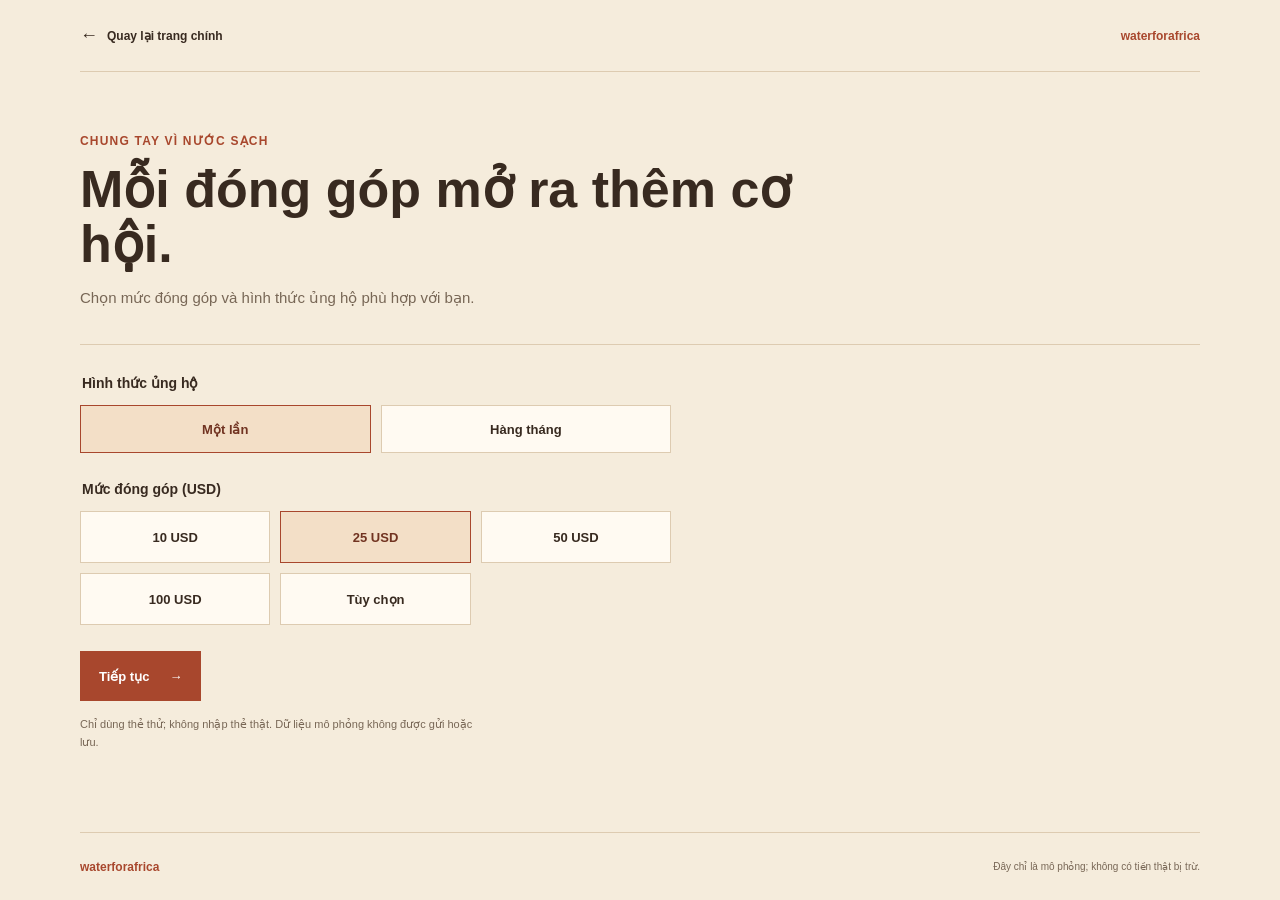
==== JavaScript/donate.html @ 62149c33 "check code lần 5" ====
<!doctype html>
<html lang="vi">
<head>
  <meta charset="utf-8">
  <meta name="viewport" content="width=device-width, initial-scale=1">
  <meta name="theme-color" content="#f5ecdc">
  <title>Ủng hộ nước sạch | Water for Africa</title>
  <link rel="stylesheet" href="../CSS/donate.css">
  <script src="donate.js" defer></script>
</head>
<body class="donate-page">
  <header class="donate-header">
    <a class="back-link" href="menu.html"><span aria-hidden="true">←</span> Quay lại trang chính</a>
    <a class="donate-brand" href="menu.html">waterforafrica</a>
  </header>

  <main class="donate-main">
    <section class="donate-intro" aria-labelledby="donate-title">
      <p class="donate-eyebrow">CHUNG TAY VÌ NƯỚC SẠCH</p>
      <h1 id="donate-title">Mỗi đóng góp mở ra thêm cơ hội.</h1>
      <p>Chọn mức đóng góp và hình thức ủng hộ phù hợp với bạn.</p>
    </section>

    <div class="donate-layout">
      <form id="donation-form" class="donation-form" novalidate>
        <fieldset class="choice-group">
          <legend>Hình thức ủng hộ</legend>
          <div class="frequency-options">
            <label class="frequency-option">
              <input type="radio" name="frequency" value="once" checked>
              <span>Một lần</span>
            </label>
            <label class="frequency-option">
              <input type="radio" name="frequency" value="monthly">
              <span>Hàng tháng</span>
            </label>
          </div>
        </fieldset>

        <fieldset class="choice-group">
          <legend>Mức đóng góp (USD)</legend>
          <div class="amount-options">
            <label class="amount-option"><input type="radio" name="amount" value="10"><span>10 USD</span></label>
            <label class="amount-option"><input type="radio" name="amount" value="25" checked><span>25 USD</span></label>
            <label class="amount-option"><input type="radio" name="amount" value="50"><span>50 USD</span></label>
            <label class="amount-option"><input type="radio" name="amount" value="100"><span>100 USD</span></label>
            <label class="amount-option amount-custom"><input type="radio" name="amount" value="custom"><span>Tùy chọn</span></label>
          </div>
          <label id="custom-amount-label" class="custom-amount-label" for="custom-amount" hidden>Số tiền tùy chọn (USD)</label>
          <input id="custom-amount" class="custom-amount-input" type="number" min="1" max="1000000" step="1" inputmode="numeric" placeholder="Nhập số tiền" hidden>
        </fieldset>

        <p id="donation-error" class="donation-error" role="alert" hidden></p>
        <button class="continue-button" type="submit">Tiếp tục <span aria-hidden="true">→</span></button>
        <p class="secure-note">Chỉ dùng thẻ thử; không nhập thẻ thật. Dữ liệu mô phỏng không được gửi hoặc lưu.</p>
      </form>

      <section id="donation-summary" class="donation-summary" aria-labelledby="summary-title" aria-live="polite" tabindex="-1" hidden>
        <p class="donate-eyebrow">TÓM TẮT LỰA CHỌN</p>
        <h2 id="summary-title">Bạn đã chọn</h2>
        <p class="summary-amount" id="summary-amount"></p>
        <p class="summary-frequency" id="summary-frequency"></p>
        <div class="demo-notice" role="note">
          <strong>Chế độ mô phỏng</strong>
          <span>Không có khoản tiền thật nào được trừ. Chỉ dùng dữ liệu thẻ thử, tuyệt đối không nhập thông tin thẻ đang sử dụng.</span>
        </div>
        <form id="payment-form" class="payment-form" novalidate>
          <div class="payment-fields">
            <div class="payment-field payment-field-wide">
              <label for="donor-name">Họ và tên chủ thẻ</label>
              <input id="donor-name" type="text" autocomplete="off" placeholder="Nguyễn Văn A" required>
            </div>
            <div class="payment-field payment-field-wide">
              <label for="donor-email">Địa chỉ email</label>
              <input id="donor-email" type="email" autocomplete="off" placeholder="ban@example.com" required>
            </div>
            <div class="payment-field payment-field-wide">
              <label for="card-number">Số thẻ thử</label>
              <input id="card-number" type="text" inputmode="numeric" autocomplete="off" maxlength="19" placeholder="4242 4242 4242 4242" required>
            </div>
            <div class="payment-field">
              <label for="card-expiry">Ngày hết hạn</label>
              <input id="card-expiry" type="text" inputmode="numeric" autocomplete="off" maxlength="5" placeholder="12/30" required>
            </div>
            <div class="payment-field">
              <label for="card-cvc">Mã bảo mật CVC</label>
              <input id="card-cvc" type="password" inputmode="numeric" autocomplete="off" maxlength="3" placeholder="123" required>
            </div>
          </div>
          <p class="demo-card-hint">Dữ liệu thử: <strong>4242 4242 4242 4242</strong> · hạn <strong>12/30</strong> · CVC <strong>123</strong></p>
          <button id="fill-test-data" class="test-data-button" type="button">Điền dữ liệu thử</button>
          <p id="payment-error" class="donation-error" role="alert" hidden></p>
          <button class="payment-submit" type="submit">Mô phỏng quyên góp <span aria-hidden="true">→</span></button>
        </form>
        <section id="demo-success" class="demo-success" role="status" aria-live="polite" tabindex="-1" hidden>
          <strong>Mô phỏng hoàn tất</strong>
          <p>Không có giao dịch thật nào được thực hiện và thông tin thẻ đã được xóa khỏi biểu mẫu.</p>
        </section>
        <button id="edit-donation" class="edit-button" type="button">Thay đổi lựa chọn</button>
      </section>
    </div>
  </main>

  <footer class="donate-footer"><a href="menu.html">waterforafrica</a><span>Đây chỉ là mô phỏng; không có tiền thật bị trừ.</span></footer>
</body>
</html>
---- CSS/donate.css ----
:root {
	color-scheme: light;
	--paper: #f5ecdc;
	--ink: #382a20;
	--muted: #786756;
	--line: #ddcbb1;
	--rust: #a8472d;
	--gold: #c68d36;
}

* {
	box-sizing: border-box;
}

body.donate-page {
	min-height: 100vh;
	display: flex;
	flex-direction: column;
	margin: 0;
	background: var(--paper);
	color: var(--ink);
	font-family: "Segoe UI", Tahoma, sans-serif;
}

a {
	color: inherit;
}

.donate-header,
.donate-main,
.donate-footer {
	width: min(calc(100% - 48px), 1120px);
	margin-inline: auto;
}

.donate-header {
	min-height: 72px;
	display: flex;
	align-items: center;
	justify-content: space-between;
	border-bottom: 1px solid var(--line);
}

.back-link,
.donate-brand,
.donate-footer a {
	font-size: 12px;
	font-weight: 750;
	text-decoration: none;
}

.back-link {
	display: inline-flex;
	align-items: center;
	gap: 9px;
}

.back-link span {
	font-size: 18px;
}

.donate-brand,
.donate-footer a {
	color: var(--rust);
}

.donate-main {
	flex: 1;
	padding: 62px 0 78px;
}

.donate-intro {
	max-width: 720px;
	margin-bottom: 34px;
}

.donate-eyebrow {
	margin: 0 0 14px;
	color: var(--rust);
	font-size: 12px;
	font-weight: 800;
	letter-spacing: 1.2px;
}

.donate-intro h1 {
	margin: 0;
	font: 600 52px/1.05 "Segoe UI", Tahoma, sans-serif;
}

.donate-intro > p:last-child {
	margin: 15px 0 0;
	color: var(--muted);
	font-size: 15px;
	line-height: 1.6;
}

.donate-layout {
	display: grid;
	grid-template-columns: minmax(0, 1fr) minmax(280px, .8fr);
	align-items: start;
	gap: 56px;
	border-top: 1px solid var(--line);
	padding-top: 30px;
}

.donation-form {
	max-width: 610px;
}

.choice-group {
	min-width: 0;
	margin: 0;
	padding: 0;
	border: 0;
}

.choice-group + .choice-group {
	margin-top: 28px;
}

.choice-group legend {
	margin-bottom: 14px;
	font-size: 14px;
	font-weight: 750;
}

.frequency-options {
	display: grid;
	grid-template-columns: repeat(2, minmax(0, 1fr));
	gap: 10px;
}

.frequency-option,
.amount-option {
	position: relative;
	display: flex;
	align-items: center;
	justify-content: center;
	border: 1px solid var(--line);
	background: #fffaf2;
	color: var(--ink);
	cursor: pointer;
	font-size: 13px;
	font-weight: 700;
	transition: border-color 140ms ease, background-color 140ms ease, color 140ms ease;
}

.frequency-option {
	min-height: 48px;
}

.frequency-option input,
.amount-option input {
	position: absolute;
	op: 0;
	left: 0;
	width: 1px;
	height: 1px;
	opacity: 0;
}

.frequency-option:has(input:checked),
.amount-option:has(input:checked) {
	border-color: var(--rust);
	background: #f3dfc7;
	color: #713321;
}

.frequency-option:has(input:focus-visible),
.amount-option:has(input:focus-visible) {
	outline: 3px solid var(--gold);
	outline-offset: 2px;
}

.amount-options {
	display: grid;
	grid-template-columns: repeat(3, minmax(0, 1fr));
	gap: 10px;
}

.amount-option {
	min-height: 52px;
}

.custom-amount-label {
	display: block;
	margin: 16px 0 7px;
	font-size: 12px;
	font-weight: 700;
}

.custom-amount-input {
	width: 100%;
	min-height: 46px;
	padding: 0 12px;
	border: 1px solid var(--line);
	background: #fffaf2;
	color: var(--ink);
	font: inherit;
}

.custom-amount-input:focus-visible {
	outline: 3px solid var(--gold);
	outline-offset: 2px;
}

[hidden] {
	display: none !important;
}

.donation-error {
	margin: 18px 0 0;
	color: #9d2f20;
	font-size: 12px;
}

.continue-button {
	min-height: 50px;
	display: inline-flex;
	align-items: center;
	justify-content: center;
	gap: 20px;
	margin-top: 26px;
	padding: 0 19px;
	border: 0;
	background: var(--rust);
	color: white;
	cursor: pointer;
	font: 750 13px "Segoe UI", Tahoma, sans-serif;
	text-decoration: none;
}

.continue-button:hover,
.payment-submit:hover {
	background: #713321;
}

.secure-note {
	color: var(--muted);
	font-size: 11px;
	line-height: 1.65;
}

.secure-note {
	max-width: 410px;
	margin: 14px 0 0;
}

.donation-summary {
	padding: 24px 26px;
	border: 1px solid var(--line);
	background: #fffaf2;
}

.donation-summary h2 {
	margin: 0;
	font: 500 25px/1.15 "Palatino Linotype", "Book Antiqua", Georgia, serif;
}

.summary-amount {
	margin: 17px 0 4px;
	color: var(--rust);
	font-size: 28px;
	font-weight: 750;
}

.summary-frequency {
	margin: 0;
	font-size: 13px;
	font-weight: 700;
}

.demo-notice {
	display: grid;
	gap: 5px;
	margin-top: 20px;
	padding: 13px 15px;
	border-left: 3px solid var(--gold);
	background: #f3e4c8;
	color: #5b4633;
	font-size: 11px;
	line-height: 1.55;
}

.demo-notice strong {
	font-size: 12px;
}

.payment-form {
	margin-top: 20px;
}

.payment-fields {
	display: grid;
	grid-template-columns: repeat(2, minmax(0, 1fr));
	gap: 14px 12px;
}

.payment-field {
	min-width: 0;
	display: grid;
	align-content: start;
	gap: 6px;
}

.payment-field-wide {
	grid-column: 1 / -1;
}

.payment-field label {
	font-size: 11px;
	font-weight: 700;
}

.payment-field input {
	width: 100%;
	min-height: 42px;
	padding: 0 11px;
	border: 1px solid var(--line);
	background: #fffdf9;
	color: var(--ink);
	font: 13px "Segoe UI", Tahoma, sans-serif;
}

.payment-field input:focus-visible {
	outline: 3px solid var(--gold);
	outline-offset: 2px;
}

.demo-card-hint {
	margin: 12px 0 0;
	color: var(--muted);
	font-size: 10px;
	line-height: 1.5;
}

.test-data-button {
	margin-top: 10px;
	padding: 7px 0;
	border: 0;
	background: transparent;
	color: var(--rust);
	cursor: pointer;
	font: 700 11px "Segoe UI", Tahoma, sans-serif;
	text-decoration: underline;
	text-underline-offset: 3px;
}

.payment-submit {
	min-height: 46px;
	display: inline-flex;
	align-items: center;
	gap: 16px;
	margin-top: 15px;
	padding: 0 15px;
	border: 0;
	background: var(--rust);
	color: white;
	cursor: pointer;
	font: 750 12px "Segoe UI", Tahoma, sans-serif;
}

.demo-success {
	margin-top: 20px;
	padding: 15px;
	background: #e1ebdb;
	color: #334b37;
	font-size: 12px;
	line-height: 1.55;
}

.demo-success p {
	margin: 5px 0 0;
}

.edit-button {
	display: block;
	margin-top: 14px;
	padding: 8px 0;
	border: 0;
	background: transparent;
	color: var(--rust);
	cursor: pointer;
	font: 700 12px "Segoe UI", Tahoma, sans-serif;
	text-decoration: underline;
	text-underline-offset: 3px;
}

.donate-footer {
	min-height: 68px;
	display: flex;
	align-items: center;
	justify-content: space-between;
	gap: 16px;
	border-top: 1px solid var(--line);
	color: var(--muted);
	font-size: 10px;
}

@media (max-width: 760px) {
	.donate-main {
		padding: 48px 0 58px;
	}

	.donate-intro h1 {
		font-size: 42px;
	}

	.donate-layout {
		grid-template-columns: 1fr;
		gap: 32px;
	}

	.donation-summary {
		max-width: 610px;
	}
}

@media (max-width: 480px) {
	.donate-header,
	.donate-main,
	.donate-footer {
		width: calc(100% - 36px);
	}

	.donate-header {
		min-height: 62px;
	}

	.donate-intro h1 {
		font-size: 36px;
	}

	.amount-options {
		grid-template-columns: repeat(2, minmax(0, 1fr));
	}

	.payment-fields {
		grid-template-columns: 1fr;
	}

	.payment-field-wide {
		grid-column: auto;
	}

	.donate-footer {
		align-items: flex-start;
		flex-direction: column;
		justify-content: center;
		gap: 6px;
		padding: 15px 0;
	}
}

@media (prefers-reduced-motion: reduce) {
	*,
	*::before,
	*::after {
		transition: none !important;
	}
}
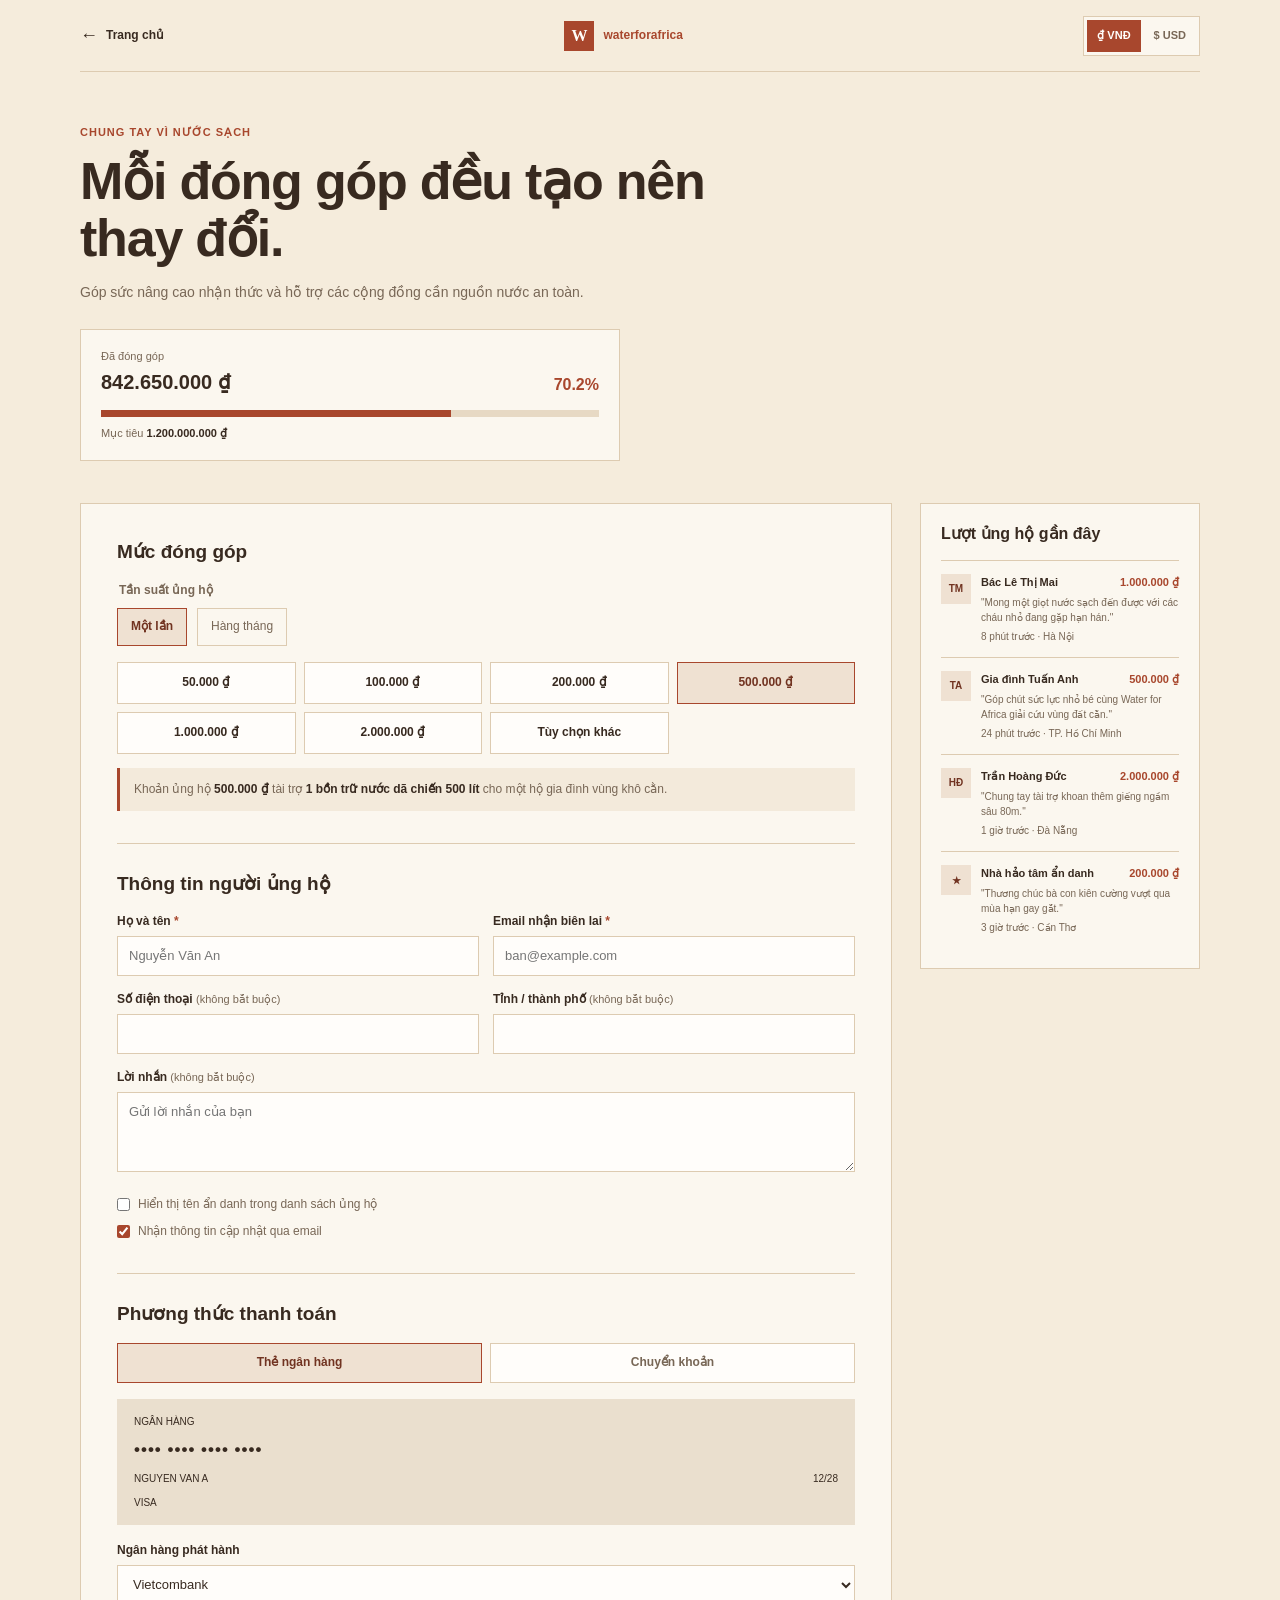
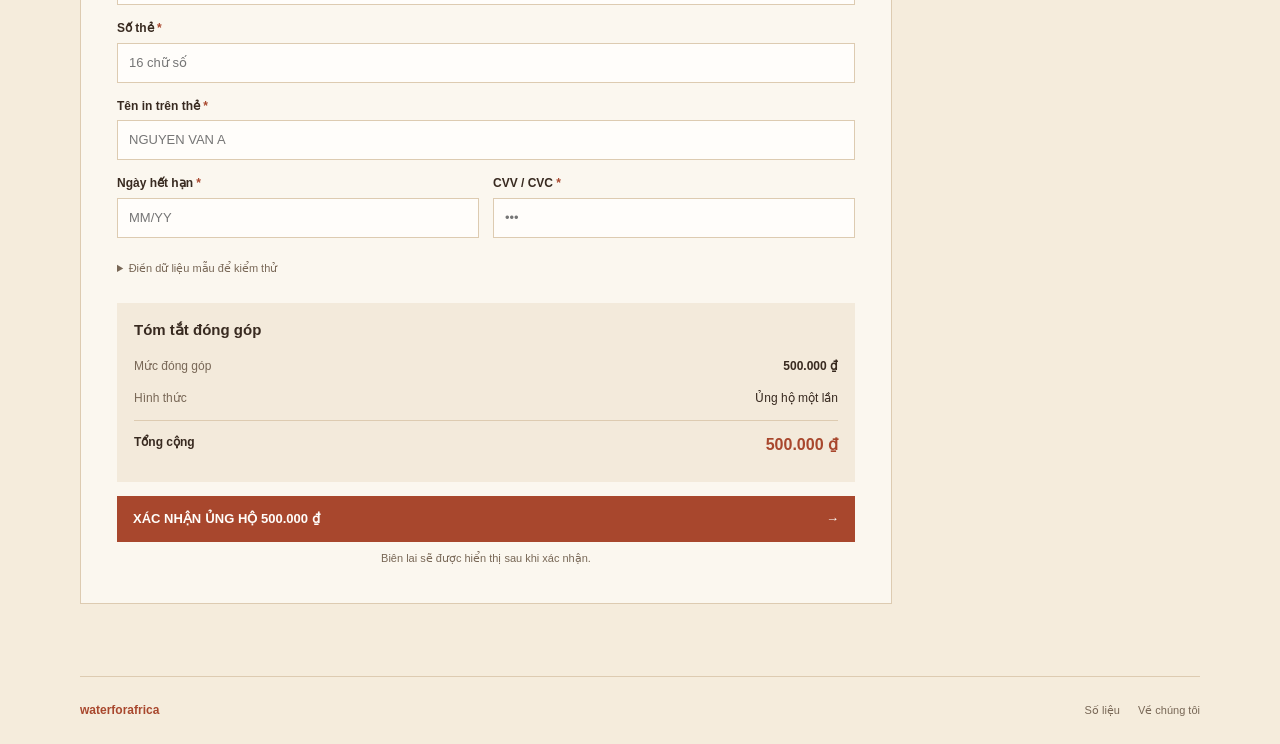
==== commit ce211ce8: "check code lần 6 phong" ====
--- a/JavaScript/donate.html
+++ b/JavaScript/donate.html
@@ -4,103 +4,262 @@
   <meta charset="utf-8">
   <meta name="viewport" content="width=device-width, initial-scale=1">
   <meta name="theme-color" content="#f5ecdc">
-  <title>Ủng hộ nước sạch | Water for Africa</title>
+  <title>Ủng hộ | Water for Africa</title>
   <link rel="stylesheet" href="../CSS/donate.css">
   <script src="donate.js" defer></script>
 </head>
 <body class="donate-page">
   <header class="donate-header">
-    <a class="back-link" href="menu.html"><span aria-hidden="true">←</span> Quay lại trang chính</a>
-    <a class="donate-brand" href="menu.html">waterforafrica</a>
+    <a class="back-link" href="menu.html"><span aria-hidden="true">←</span> Trang chủ</a>
+    <a class="brand" href="menu.html" aria-label="Water for Africa, về trang chủ">
+      <span class="brand-mark" aria-hidden="true">W</span>
+      <span>waterforafrica</span>
+    </a>
+    <div class="currency-toggle-box" role="group" aria-label="Chọn đơn vị tiền tệ">
+      <button id="curr-vnd" class="currency-btn active" type="button" aria-pressed="true">₫ VNĐ</button>
+      <button id="curr-usd" class="currency-btn" type="button" aria-pressed="false">$ USD</button>
+    </div>
   </header>
 
   <main class="donate-main">
-    <section class="donate-intro" aria-labelledby="donate-title">
-      <p class="donate-eyebrow">CHUNG TAY VÌ NƯỚC SẠCH</p>
-      <h1 id="donate-title">Mỗi đóng góp mở ra thêm cơ hội.</h1>
-      <p>Chọn mức đóng góp và hình thức ủng hộ phù hợp với bạn.</p>
+    <section class="donate-intro" aria-labelledby="campaign-heading">
+      <p class="eyebrow">CHUNG TAY VÌ NƯỚC SẠCH</p>
+      <h1 id="campaign-heading">Mỗi đóng góp đều tạo nên thay đổi.</h1>
+      <p>Góp sức nâng cao nhận thức và hỗ trợ các cộng đồng cần nguồn nước an toàn.</p>
+
+      <div class="campaign-progress" aria-label="Tiến độ đóng góp">
+        <div class="progress-header">
+          <div>
+            <span class="progress-label">Đã đóng góp</span>
+            <strong id="stat-raised">842.650.000 ₫</strong>
+          </div>
+          <span id="stat-percent">70.2%</span>
+        </div>
+        <div class="progress-track" role="progressbar" aria-valuenow="70.2" aria-valuemin="0" aria-valuemax="100">
+          <span class="progress-fill" id="progress-fill"></span>
+        </div>
+        <p class="progress-meta">Mục tiêu <strong id="stat-target">1.200.000.000 ₫</strong></p>
+      </div>
     </section>
 
     <div class="donate-layout">
-      <form id="donation-form" class="donation-form" novalidate>
-        <fieldset class="choice-group">
-          <legend>Hình thức ủng hộ</legend>
-          <div class="frequency-options">
-            <label class="frequency-option">
-              <input type="radio" name="frequency" value="once" checked>
-              <span>Một lần</span>
+      <section class="donation-panel" aria-labelledby="form-step-title">
+        <form id="donation-hub-form" novalidate>
+          <section class="form-section" aria-labelledby="form-step-title">
+            <h2 id="form-step-title">Mức đóng góp</h2>
+            <fieldset class="frequency-group">
+              <legend>Tần suất ủng hộ</legend>
+              <label class="choice-label">
+                <input type="radio" name="frequency" value="once" checked>
+                <span>Một lần</span>
+              </label>
+              <label class="choice-label">
+                <input type="radio" name="frequency" value="monthly">
+                <span>Hàng tháng</span>
+              </label>
+            </fieldset>
+
+            <!-- donate.js tạo các lựa chọn mức tiền theo đơn vị VNĐ/USD đang chọn. -->
+            <div class="amount-grid" id="amount-grid" role="radiogroup" aria-label="Chọn mức tiền"></div>
+            <label class="custom-amount-wrapper" id="custom-amount-wrapper">
+              <span>Số tiền tùy chọn</span>
+              <span class="custom-amount-field">
+                <input type="number" id="custom-amount-input" min="10000" step="5000" placeholder="Nhập số tiền">
+                <span id="custom-curr-symbol">₫</span>
+              </span>
             </label>
-            <label class="frequency-option">
-              <input type="radio" name="frequency" value="monthly">
-              <span>Hàng tháng</span>
-            </label>
+            <p class="impact-note" id="impact-desc-text">Khoản đóng góp của bạn giúp hỗ trợ các cộng đồng cần nước sạch.</p>
+          </section>
+
+          <!-- Các ID của input phải khớp selector donate.js; tên/email được kiểm tra, còn các trường khác dùng cho biên lai/danh sách. -->
+          <section class="form-section" aria-labelledby="donor-title">
+            <h2 id="donor-title">Thông tin người ủng hộ</h2>
+            <div class="form-grid">
+              <!-- #donor-fullname và #donor-email là hai trường bắt buộc; lỗi được hiện ở error-fullname/error-email. -->
+              <div class="form-group">
+                <label for="donor-fullname">Họ và tên <span class="required-dot">*</span></label>
+                <input type="text" id="donor-fullname" class="form-input" placeholder="Nguyễn Văn An" required autocomplete="name">
+                <p class="form-error-msg" id="error-fullname">Vui lòng nhập họ và tên.</p>
+              </div>
+              <div class="form-group">
+                <label for="donor-email">Email nhận biên lai <span class="required-dot">*</span></label>
+                <input type="email" id="donor-email" class="form-input" placeholder="ban@example.com" required autocomplete="email">
+                <p class="form-error-msg" id="error-email">Vui lòng nhập địa chỉ email hợp lệ.</p>
+              </div>
+              <!-- Các ID này lần lượt được donate.js dùng để điền dữ liệu mẫu, lưu địa điểm/lời nhắn vào danh sách ủng hộ. -->
+              <div class="form-group">
+                <label for="donor-phone">Số điện thoại <span class="optional-tag">(không bắt buộc)</span></label>
+                <input type="tel" id="donor-phone" class="form-input" autocomplete="tel">
+              </div>
+              <div class="form-group">
+                <label for="donor-city">Tỉnh / thành phố <span class="optional-tag">(không bắt buộc)</span></label>
+                <input type="text" id="donor-city" class="form-input">
+              </div>
+              <div class="form-group form-group-full">
+                <label for="donor-message">Lời nhắn <span class="optional-tag">(không bắt buộc)</span></label>
+                <textarea id="donor-message" class="form-input" rows="3" placeholder="Gửi lời nhắn của bạn"></textarea>
+              </div>
+              <!-- #donor-anonymous thay tên hiển thị trong danh sách; #donor-subscribe hiện chỉ giữ lựa chọn, chưa gửi email đăng ký. -->
+              <div class="form-group form-group-full checkbox-list">
+                <label class="checkbox-group">
+                  <input type="checkbox" id="donor-anonymous">
+                  <span>Hiển thị tên ẩn danh trong danh sách ủng hộ</span>
+                </label>
+                <label class="checkbox-group">
+                  <input type="checkbox" id="donor-subscribe" checked>
+                  <span>Nhận thông tin cập nhật qua email</span>
+                </label>
+              </div>
+            </div>
+          </section>
+
+          <!-- tab-btn-card/tab-btn-bank bật tắt hai vùng thanh toán; lựa chọn này quyết định validateForm kiểm tra nhóm trường nào. -->
+          <section class="form-section" aria-labelledby="payment-title">
+            <h2 id="payment-title">Phương thức thanh toán</h2>
+            <div class="payment-tabs" role="tablist" aria-label="Chọn phương thức thanh toán">
+              <button type="button" class="payment-tab-btn active" id="tab-btn-card" role="tab" aria-selected="true" aria-controls="tab-content-card">Thẻ ngân hàng</button>
+              <button type="button" class="payment-tab-btn" id="tab-btn-bank" role="tab" aria-selected="false" aria-controls="tab-content-bank">Chuyển khoản</button>
+            </div>
+
+            <div id="tab-content-card" class="tab-pane" role="tabpanel" aria-labelledby="tab-btn-card">
+              <div class="card-preview" aria-hidden="true">
+                <span id="card-display-bank">NGÂN HÀNG</span>
+                <strong id="card-display-number">•••• •••• •••• ••••</strong>
+                <span id="card-display-name">NGUYEN VAN A</span>
+                <span id="card-display-expiry">12/28</span>
+                <span id="card-display-brand">VISA</span>
+              </div>
+              <!-- Các ID card-* được donate.js dùng để định dạng bản xem trước; khi gửi bằng thẻ, số thẻ/tên/ngày hết hạn/CVV được kiểm tra. -->
+              <div class="form-grid">
+                <div class="form-group form-group-full">
+                  <label for="card-bank-select">Ngân hàng phát hành</label>
+                  <select id="card-bank-select" class="form-input">
+                    <option value="Vietcombank">Vietcombank</option>
+                    <option value="MB Bank">MB Bank</option>
+                    <option value="Techcombank">Techcombank</option>
+                    <option value="BIDV">BIDV</option>
+                    <option value="ACB">ACB</option>
+                    <option value="VPBank">VPBank</option>
+                    <option value="TPBank">TPBank</option>
+                    <option value="VietinBank">VietinBank</option>
+                    <option value="International Bank">Ngân hàng khác</option>
+                  </select>
+                </div>
+                <div class="form-group form-group-full">
+                  <label for="card-number-input">Số thẻ <span class="required-dot">*</span> <span id="detected-card-brand"></span></label>
+                  <input type="text" id="card-number-input" class="form-input" placeholder="16 chữ số" maxlength="19" inputmode="numeric" required>
+                  <p class="form-error-msg" id="error-card-number">Vui lòng nhập số thẻ hợp lệ (16 chữ số).</p>
+                </div>
+                <div class="form-group form-group-full">
+                  <label for="card-holder-input">Tên in trên thẻ <span class="required-dot">*</span></label>
+                  <input type="text" id="card-holder-input" class="form-input" placeholder="NGUYEN VAN A" maxlength="30" required>
+                  <p class="form-error-msg" id="error-card-holder">Vui lòng nhập tên in trên thẻ.</p>
+                </div>
+                <div class="form-group">
+                  <label for="card-expiry-input">Ngày hết hạn <span class="required-dot">*</span></label>
+                  <input type="text" id="card-expiry-input" class="form-input" placeholder="MM/YY" maxlength="5" inputmode="numeric" required>
+                  <p class="form-error-msg" id="error-card-expiry">Ngày hết hạn không hợp lệ.</p>
+                </div>
+                <div class="form-group">
+                  <label for="card-cvv-input">CVV / CVC <span class="required-dot">*</span></label>
+                  <input type="password" id="card-cvv-input" class="form-input" placeholder="•••" maxlength="4" inputmode="numeric" required>
+                  <p class="form-error-msg" id="error-card-cvv">Vui lòng nhập mã CVV/CVC gồm 3 hoặc 4 số.</p>
+                </div>
+              </div>
+            </div>
+
+            <!-- Hai vùng thanh toán được donate.js bật/tắt theo tab đang chọn. -->
+            <!-- Khi chọn chuyển khoản, QR và nội dung chuyển khoản được cập nhật theo khoản tiền; nút Sao chép lấy nội dung từ các ID bank-*. -->
+            <div id="tab-content-bank" class="tab-pane" role="tabpanel" aria-labelledby="tab-btn-bank" style="display: none;">
+              <div class="bank-transfer-panel">
+                <img id="vietqr-image" class="qr-image" src="" alt="Mã QR chuyển khoản">
+                <p>Quét mã bằng ứng dụng ngân hàng hoặc chuyển khoản theo thông tin dưới đây.</p>
+                <dl class="bank-details">
+                  <div><dt>Ngân hàng</dt><dd>MB Bank</dd></div>
+                  <div>
+                    <dt>Số tài khoản</dt>
+                    <dd><span id="bank-acc-num">999988886868</span><button type="button" class="copy-btn" id="btn-copy-acc">Sao chép</button></dd>
+                  </div>
+                  <div><dt>Chủ tài khoản</dt><dd>QUY CUU TRO HAN HAN WATER FOR AFRICA</dd></div>
+                  <div><dt>Số tiền</dt><dd id="bank-transfer-amount">500.000 ₫</dd></div>
+                  <div>
+                    <dt>Nội dung chuyển khoản</dt>
+                    <dd><span id="bank-transfer-memo">WFA HANHAN 8921</span><button type="button" class="copy-btn" id="btn-copy-memo">Sao chép</button></dd>
+                  </div>
+                </dl>
+                <div class="form-grid">
+                  <div class="form-group">
+                    <label for="sender-bank-name">Ngân hàng chuyển</label>
+                    <input type="text" id="sender-bank-name" class="form-input">
+                  </div>
+                  <div class="form-group">
+                    <label for="sender-acc-name">Tên người chuyển / mã giao dịch</label>
+                    <input type="text" id="sender-acc-name" class="form-input">
+                  </div>
+                </div>
+              </div>
+            </div>
+          </section>
+
+          <details class="test-fill">
+            <summary>Điền dữ liệu mẫu để kiểm thử</summary>
+            <button type="button" id="btn-fill-test-data">Điền dữ liệu mẫu</button>
+          </details>
+
+          <div class="order-summary">
+            <h2>Tóm tắt đóng góp</h2>
+            <p><span>Mức đóng góp</span><strong id="summary-chosen-amount">500.000 ₫</strong></p>
+            <p><span>Hình thức</span><span id="summary-chosen-freq">Ủng hộ một lần</span></p>
+            <p class="summary-total"><span>Tổng cộng</span><strong id="summary-total-display">500.000 ₫</strong></p>
           </div>
-        </fieldset>
-
-        <fieldset class="choice-group">
-          <legend>Mức đóng góp (USD)</legend>
-          <div class="amount-options">
-            <label class="amount-option"><input type="radio" name="amount" value="10"><span>10 USD</span></label>
-            <label class="amount-option"><input type="radio" name="amount" value="25" checked><span>25 USD</span></label>
-            <label class="amount-option"><input type="radio" name="amount" value="50"><span>50 USD</span></label>
-            <label class="amount-option"><input type="radio" name="amount" value="100"><span>100 USD</span></label>
-            <label class="amount-option amount-custom"><input type="radio" name="amount" value="custom"><span>Tùy chọn</span></label>
-          </div>
-          <label id="custom-amount-label" class="custom-amount-label" for="custom-amount" hidden>Số tiền tùy chọn (USD)</label>
-          <input id="custom-amount" class="custom-amount-input" type="number" min="1" max="1000000" step="1" inputmode="numeric" placeholder="Nhập số tiền" hidden>
-        </fieldset>
-
-        <p id="donation-error" class="donation-error" role="alert" hidden></p>
-        <button class="continue-button" type="submit">Tiếp tục <span aria-hidden="true">→</span></button>
-        <p class="secure-note">Chỉ dùng thẻ thử; không nhập thẻ thật. Dữ liệu mô phỏng không được gửi hoặc lưu.</p>
-      </form>
-
-      <section id="donation-summary" class="donation-summary" aria-labelledby="summary-title" aria-live="polite" tabindex="-1" hidden>
-        <p class="donate-eyebrow">TÓM TẮT LỰA CHỌN</p>
-        <h2 id="summary-title">Bạn đã chọn</h2>
-        <p class="summary-amount" id="summary-amount"></p>
-        <p class="summary-frequency" id="summary-frequency"></p>
-        <div class="demo-notice" role="note">
-          <strong>Chế độ mô phỏng</strong>
-          <span>Không có khoản tiền thật nào được trừ. Chỉ dùng dữ liệu thẻ thử, tuyệt đối không nhập thông tin thẻ đang sử dụng.</span>
-        </div>
-        <form id="payment-form" class="payment-form" novalidate>
-          <div class="payment-fields">
-            <div class="payment-field payment-field-wide">
-              <label for="donor-name">Họ và tên chủ thẻ</label>
-              <input id="donor-name" type="text" autocomplete="off" placeholder="Nguyễn Văn A" required>
-            </div>
-            <div class="payment-field payment-field-wide">
-              <label for="donor-email">Địa chỉ email</label>
-              <input id="donor-email" type="email" autocomplete="off" placeholder="ban@example.com" required>
-            </div>
-            <div class="payment-field payment-field-wide">
-              <label for="card-number">Số thẻ thử</label>
-              <input id="card-number" type="text" inputmode="numeric" autocomplete="off" maxlength="19" placeholder="4242 4242 4242 4242" required>
-            </div>
-            <div class="payment-field">
-              <label for="card-expiry">Ngày hết hạn</label>
-              <input id="card-expiry" type="text" inputmode="numeric" autocomplete="off" maxlength="5" placeholder="12/30" required>
-            </div>
-            <div class="payment-field">
-              <label for="card-cvc">Mã bảo mật CVC</label>
-              <input id="card-cvc" type="password" inputmode="numeric" autocomplete="off" maxlength="3" placeholder="123" required>
-            </div>
-          </div>
-          <p class="demo-card-hint">Dữ liệu thử: <strong>4242 4242 4242 4242</strong> · hạn <strong>12/30</strong> · CVC <strong>123</strong></p>
-          <button id="fill-test-data" class="test-data-button" type="button">Điền dữ liệu thử</button>
-          <p id="payment-error" class="donation-error" role="alert" hidden></p>
-          <button class="payment-submit" type="submit">Mô phỏng quyên góp <span aria-hidden="true">→</span></button>
+
+          <button type="submit" class="donation-submit-btn" id="submit-donation-btn">
+            <span id="submit-btn-text">Xác nhận ủng hộ 500.000 ₫</span>
+            <span aria-hidden="true">→</span>
+          </button>
+          <p class="form-note">Biên lai sẽ được hiển thị sau khi xác nhận.</p>
         </form>
-        <section id="demo-success" class="demo-success" role="status" aria-live="polite" tabindex="-1" hidden>
-          <strong>Mô phỏng hoàn tất</strong>
-          <p>Không có giao dịch thật nào được thực hiện và thông tin thẻ đã được xóa khỏi biểu mẫu.</p>
-        </section>
-        <button id="edit-donation" class="edit-button" type="button">Thay đổi lựa chọn</button>
       </section>
+
+      <aside class="donate-sidebar" aria-labelledby="donors-title">
+        <h2 id="donors-title">Lượt ủng hộ gần đây</h2>
+        <!-- Danh sách này được dựng từ dữ liệu đã lưu trong trình duyệt. -->
+        <div class="donors-list" id="donors-list" aria-live="polite"></div>
+      </aside>
     </div>
   </main>
 
-  <footer class="donate-footer"><a href="menu.html">waterforafrica</a><span>Đây chỉ là mô phỏng; không có tiền thật bị trừ.</span></footer>
+  <!-- Biên lai chỉ xuất hiện sau khi biểu mẫu được xác nhận thành công. -->
+  <div class="modal-overlay" id="receipt-modal-overlay" role="dialog" aria-modal="true" aria-labelledby="receipt-title">
+    <section class="receipt-modal">
+      <button type="button" class="modal-close-btn" id="modal-close-btn" aria-label="Đóng biên lai">×</button>
+      <p class="eyebrow">WATER FOR AFRICA</p>
+      <h2 id="receipt-title">Cảm ơn bạn đã đóng góp</h2>
+      <p>Mã biên lai: <strong id="receipt-code">WFA-2026-89472</strong></p>
+      <dl class="receipt-details">
+        <div><dt>Người ủng hộ</dt><dd id="receipt-donor-name">Nguyễn Văn An</dd></div>
+        <div><dt>Email</dt><dd id="receipt-donor-email">ban@example.com</dd></div>
+        <div><dt>Số tiền</dt><dd id="receipt-amount">500.000 ₫</dd></div>
+        <div><dt>Hình thức</dt><dd id="receipt-frequency">Ủng hộ một lần</dd></div>
+        <div><dt>Thanh toán</dt><dd id="receipt-payment-method">Thẻ ngân hàng</dd></div>
+        <div><dt>Thời gian</dt><dd id="receipt-timestamp">--</dd></div>
+      </dl>
+      <div class="receipt-actions">
+        <button type="button" class="secondary-button" id="btn-print-receipt">In biên lai</button>
+        <button type="button" class="primary-button" id="btn-close-receipt">Đóng</button>
+      </div>
+    </section>
+  </div>
+  <div class="toast-notice" id="toast-notice" role="status" aria-live="polite">
+    <span id="toast-msg"></span>
+  </div>
+
+  <footer class="donate-footer">
+    <a href="menu.html">waterforafrica</a>
+    <nav aria-label="Liên kết">
+      <a href="information.html">Số liệu</a>
+      <a href="menu.html#about">Về chúng tôi</a>
+    </nav>
+  </footer>
 </body>
-</html>+</html>
--- a/CSS/donate.css
+++ b/CSS/donate.css
@@ -1,11 +1,14 @@
 :root {
 	color-scheme: light;
 	--paper: #f5ecdc;
+	--surface: #fbf7ef;
 	--ink: #382a20;
 	--muted: #786756;
 	--line: #ddcbb1;
-	--rust: #a8472d;
-	--gold: #c68d36;
+	--accent: #a8472d;
+	--accent-dark: #713321;
+	--soft-accent: #efe1d2;
+	--white: #fffdfa;
 }
 
 * {
@@ -14,15 +17,26 @@
 
 body.donate-page {
 	min-height: 100vh;
-	display: flex;
-	flex-direction: column;
 	margin: 0;
 	background: var(--paper);
 	color: var(--ink);
 	font-family: "Segoe UI", Tahoma, sans-serif;
+	font-size: 14px;
+	line-height: 1.55;
+}
+
+button,
+input,
+select,
+textarea {
+	font: inherit;
 }
 
 a {
+	color: inherit;
+}
+
+button {
 	color: inherit;
 }
 
@@ -38,12 +52,13 @@
 	display: flex;
 	align-items: center;
 	justify-content: space-between;
+	gap: 20px;
 	border-bottom: 1px solid var(--line);
 }
 
 .back-link,
-.donate-brand,
-.donate-footer a {
+.brand,
+.donate-footer > a {
 	font-size: 12px;
 	font-weight: 750;
 	text-decoration: none;
@@ -52,338 +67,668 @@
 .back-link {
 	display: inline-flex;
 	align-items: center;
-	gap: 9px;
+	gap: 8px;
 }
 
 .back-link span {
 	font-size: 18px;
 }
 
-.donate-brand,
-.donate-footer a {
-	color: var(--rust);
+.brand {
+	display: inline-flex;
+	align-items: center;
+	gap: 9px;
+	color: var(--accent);
+}
+
+.brand-mark {
+	width: 30px;
+	aspect-ratio: 1;
+	display: grid;
+	place-items: center;
+	background: var(--accent);
+	color: var(--white);
+	font: 700 16px/1 Georgia, serif;
+}
+
+.currency-toggle-box {
+	display: flex;
+	gap: 3px;
+	padding: 3px;
+	border: 1px solid var(--line);
+	background: var(--surface);
+}
+
+.currency-btn {
+	min-height: 32px;
+	padding: 0 10px;
+	border: 0;
+	background: transparent;
+	color: var(--muted);
+	font-size: 11px;
+	font-weight: 700;
+	cursor: pointer;
+}
+
+.currency-btn.active {
+	background: var(--accent);
+	color: var(--white);
 }
 
 .donate-main {
-	flex: 1;
-	padding: 62px 0 78px;
+	padding: 52px 0 72px;
 }
 
 .donate-intro {
-	max-width: 720px;
-	margin-bottom: 34px;
-}
-
-.donate-eyebrow {
-	margin: 0 0 14px;
-	color: var(--rust);
-	font-size: 12px;
+	max-width: 760px;
+	margin-bottom: 42px;
+}
+
+.eyebrow {
+	margin: 0 0 12px;
+	color: var(--accent);
+	font-size: 11px;
 	font-weight: 800;
-	letter-spacing: 1.2px;
+	letter-spacing: 1px;
 }
 
 .donate-intro h1 {
+	max-width: 650px;
 	margin: 0;
-	font: 600 52px/1.05 "Segoe UI", Tahoma, sans-serif;
-}
-
-.donate-intro > p:last-child {
-	margin: 15px 0 0;
-	color: var(--muted);
-	font-size: 15px;
-	line-height: 1.6;
+	font-size: clamp(34px, 5vw, 52px);
+	font-weight: 600;
+	line-height: 1.1;
+	letter-spacing: -1.2px;
+}
+
+.donate-intro > p:not(.eyebrow) {
+	max-width: 600px;
+	margin: 14px 0 0;
+	color: var(--muted);
+	line-height: 1.7;
+}
+
+.campaign-progress {
+	max-width: 540px;
+	margin-top: 24px;
+	padding: 18px 20px;
+	border: 1px solid var(--line);
+	background: var(--surface);
+}
+
+.progress-header {
+	display: flex;
+	align-items: flex-end;
+	justify-content: space-between;
+	gap: 16px;
+}
+
+.progress-header > div {
+	display: grid;
+	gap: 2px;
+}
+
+.progress-label,
+.progress-meta {
+	color: var(--muted);
+	font-size: 11px;
+}
+
+.progress-header strong {
+	font-size: 20px;
+}
+
+#stat-percent {
+	color: var(--accent);
+	font-size: 16px;
+	font-weight: 800;
+}
+
+.progress-track {
+	height: 7px;
+	margin-top: 12px;
+	overflow: hidden;
+	background: #e7d9c4;
+}
+
+.progress-fill {
+	width: 0;
+	height: 100%;
+	display: block;
+	background: var(--accent);
+	transition: width 180ms ease;
+}
+
+.progress-meta {
+	margin: 8px 0 0;
+}
+
+.progress-meta strong {
+	color: var(--ink);
 }
 
 .donate-layout {
 	display: grid;
-	grid-template-columns: minmax(0, 1fr) minmax(280px, .8fr);
+	grid-template-columns: minmax(0, 1fr) 280px;
 	align-items: start;
-	gap: 56px;
+	gap: 28px;
+}
+
+.donation-panel,
+.donate-sidebar {
+	border: 1px solid var(--line);
+	background: var(--surface);
+}
+
+.donation-panel {
+	padding: clamp(20px, 4vw, 36px);
+}
+
+.form-section + .form-section {
+	margin-top: 32px;
+	padding-top: 28px;
 	border-top: 1px solid var(--line);
-	padding-top: 30px;
-}
-
-.donation-form {
-	max-width: 610px;
-}
-
-.choice-group {
-	min-width: 0;
-	margin: 0;
+}
+
+.form-section h2,
+.order-summary h2,
+.donate-sidebar h2 {
+	margin: 0 0 16px;
+	font-size: 19px;
+	font-weight: 700;
+	line-height: 1.3;
+}
+
+.frequency-group {
+	display: flex;
+	flex-wrap: wrap;
+	gap: 10px;
+	margin: 0 0 16px;
 	padding: 0;
 	border: 0;
 }
 
-.choice-group + .choice-group {
-	margin-top: 28px;
-}
-
-.choice-group legend {
-	margin-bottom: 14px;
-	font-size: 14px;
-	font-weight: 750;
-}
-
-.frequency-options {
+.frequency-group legend {
+	width: 100%;
+	margin-bottom: 8px;
+	color: var(--muted);
+	font-size: 12px;
+	font-weight: 650;
+}
+
+.choice-label {
+	position: relative;
+	cursor: pointer;
+}
+
+.choice-label input,
+.amount-btn-label input {
+	position: absolute;
+	width: 1px;
+	height: 1px;
+	overflow: hidden;
+	clip-path: inset(50%);
+	white-space: nowrap;
+}
+
+.choice-label span {
+	min-height: 38px;
+	display: inline-flex;
+	align-items: center;
+	padding: 0 13px;
+	border: 1px solid var(--line);
+	color: var(--muted);
+	font-size: 12px;
+}
+
+.choice-label input:checked + span {
+	border-color: var(--accent);
+	background: var(--soft-accent);
+	color: var(--accent-dark);
+	font-weight: 700;
+}
+
+.choice-label input:focus-visible + span,
+.amount-btn-label input:focus-visible + span {
+	outline: 3px solid #c68d36;
+	outline-offset: 2px;
+}
+
+.amount-grid {
+	display: grid;
+	grid-template-columns: repeat(4, minmax(0, 1fr));
+	gap: 8px;
+}
+
+.amount-btn-label {
+	position: relative;
+	cursor: pointer;
+}
+
+.amount-btn-label span {
+	min-height: 42px;
+	display: grid;
+	place-items: center;
+	padding: 6px;
+	border: 1px solid var(--line);
+	background: var(--white);
+	font-size: 12px;
+	font-weight: 700;
+	text-align: center;
+}
+
+.amount-btn-label input:checked + span {
+	border-color: var(--accent);
+	background: var(--soft-accent);
+	color: var(--accent-dark);
+}
+
+.custom-amount-wrapper {
+	display: none;
+	margin-top: 12px;
+}
+
+.custom-amount-wrapper > span:first-child {
+	display: block;
+	margin-bottom: 5px;
+	color: var(--muted);
+	font-size: 12px;
+}
+
+.custom-amount-field {
+	display: flex;
+	align-items: center;
+	gap: 10px;
+	max-width: 280px;
+	padding: 0 12px;
+	border: 1px solid var(--line);
+	background: var(--white);
+}
+
+.custom-amount-field input {
+	width: 100%;
+	min-height: 40px;
+	border: 0;
+	outline: 0;
+	background: transparent;
+}
+
+.custom-amount-field > span {
+	color: var(--muted);
+}
+
+.impact-note {
+	margin: 14px 0 0;
+	padding: 12px 14px;
+	border-left: 3px solid var(--accent);
+	background: #f3eadb;
+	color: var(--muted);
+	font-size: 12px;
+	line-height: 1.6;
+}
+
+.impact-note strong {
+	color: var(--ink);
+}
+
+.form-grid {
 	display: grid;
 	grid-template-columns: repeat(2, minmax(0, 1fr));
+	gap: 14px;
+}
+
+.form-group-full {
+	grid-column: 1 / -1;
+}
+
+.form-group label {
+	display: block;
+	margin-bottom: 5px;
+	font-size: 12px;
+	font-weight: 650;
+}
+
+.required-dot {
+	color: var(--accent);
+}
+
+.optional-tag {
+	color: var(--muted);
+	font-size: 11px;
+	font-weight: 400;
+}
+
+.form-input {
+	width: 100%;
+	min-height: 40px;
+	padding: 9px 11px;
+	border: 1px solid var(--line);
+	border-radius: 0;
+	background: var(--white);
+	color: var(--ink);
+	font-size: 13px;
+}
+
+textarea.form-input {
+	resize: vertical;
+}
+
+.form-input:focus,
+.custom-amount-field:focus-within {
+	border-color: var(--accent);
+	outline: 2px solid rgb(168 71 45 / 15%);
+}
+
+.form-input.is-invalid {
+	border-color: #a52a2a;
+}
+
+.form-error-msg {
+	display: none;
+	margin: 5px 0 0;
+	color: #9d2f20;
+	font-size: 11px;
+}
+
+.form-error-msg.visible {
+	display: block;
+}
+
+.checkbox-list {
+	display: grid;
+	gap: 9px;
+	margin-top: 2px;
+}
+
+.checkbox-group {
+	display: flex !important;
+	align-items: flex-start;
+	gap: 8px;
+	margin: 0 !important;
+	color: var(--muted);
+	font-size: 12px !important;
+	font-weight: 400 !important;
+}
+
+.checkbox-group input {
+	margin: 3px 0 0;
+	accent-color: var(--accent);
+}
+
+.payment-tabs {
+	display: flex;
+	gap: 8px;
+	margin-bottom: 16px;
+}
+
+.payment-tab-btn {
+	min-height: 40px;
+	flex: 1;
+	padding: 8px 10px;
+	border: 1px solid var(--line);
+	background: var(--white);
+	color: var(--muted);
+	font-size: 12px;
+	font-weight: 650;
+	cursor: pointer;
+}
+
+.payment-tab-btn.active {
+	border-color: var(--accent);
+	background: var(--soft-accent);
+	color: var(--accent-dark);
+}
+
+.card-preview {
+	display: grid;
+	grid-template-columns: 1fr auto;
+	gap: 8px 14px;
+	margin-bottom: 16px;
+	padding: 15px 17px;
+	background: #eadfce;
+	color: var(--ink);
+	font-size: 10px;
+}
+
+.card-preview strong {
+	grid-column: 1 / -1;
+	font-size: 17px;
+	letter-spacing: 1px;
+}
+
+.card-preview span:nth-of-type(3) {
+	text-align: right;
+}
+
+#detected-card-brand {
+	color: var(--accent);
+	font-size: 11px;
+	font-weight: 700;
+}
+
+.bank-transfer-panel > p {
+	color: var(--muted);
+	font-size: 12px;
+}
+
+.qr-image {
+	width: 160px;
+	min-height: 160px;
+	display: block;
+	margin: 0 auto 10px;
+	object-fit: contain;
+}
+
+.bank-details,
+.receipt-details {
+	margin: 16px 0;
+	border-top: 1px solid var(--line);
+}
+
+.bank-details > div,
+.receipt-details > div {
+	display: flex;
+	justify-content: space-between;
+	gap: 12px;
+	padding: 10px 0;
+	border-bottom: 1px solid var(--line);
+}
+
+.bank-details dt,
+.receipt-details dt {
+	color: var(--muted);
+	font-size: 12px;
+}
+
+.bank-details dd,
+.receipt-details dd {
+	display: flex;
+	align-items: center;
+	gap: 8px;
+	margin: 0;
+	font-size: 12px;
+	font-weight: 650;
+	text-align: right;
+	overflow-wrap: anywhere;
+}
+
+.copy-btn,
+.test-fill button,
+.secondary-button {
+	min-height: 30px;
+	padding: 4px 9px;
+	border: 1px solid var(--line);
+	background: transparent;
+	font-size: 11px;
+	cursor: pointer;
+}
+
+.test-fill {
+	margin: 22px 0;
+	color: var(--muted);
+	font-size: 11px;
+}
+
+.test-fill summary {
+	cursor: pointer;
+}
+
+.test-fill button {
+	margin-top: 8px;
+}
+
+.order-summary {
+	margin-top: 26px;
+	padding: 17px;
+	background: #f3eadb;
+}
+
+.order-summary h2 {
+	margin-bottom: 10px;
+	font-size: 15px;
+}
+
+.order-summary p {
+	display: flex;
+	justify-content: space-between;
+	gap: 12px;
+	margin: 0;
+	padding: 7px 0;
+	color: var(--muted);
+	font-size: 12px;
+}
+
+.order-summary strong,
+.order-summary p > span:last-child {
+	color: var(--ink);
+	text-align: right;
+}
+
+.order-summary .summary-total {
+	margin-top: 5px;
+	padding-top: 12px;
+	border-top: 1px solid var(--line);
+	color: var(--ink);
+	font-weight: 700;
+}
+
+.summary-total strong {
+	color: var(--accent);
+	font-size: 16px;
+}
+
+.donation-submit-btn,
+.primary-button {
+	min-height: 46px;
+	display: flex;
+	align-items: center;
+	justify-content: space-between;
+	gap: 12px;
+	width: 100%;
+	margin-top: 14px;
+	padding: 10px 16px;
+	border: 0;
+	background: var(--accent);
+	color: var(--white);
+	font-size: 13px;
+	font-weight: 750;
+	cursor: pointer;
+}
+
+.donation-submit-btn:hover,
+.primary-button:hover {
+	background: var(--accent-dark);
+}
+
+.donation-submit-btn:disabled {
+	opacity: .65;
+	cursor: wait;
+}
+
+.form-note {
+	margin: 8px 0 0;
+	color: var(--muted);
+	font-size: 11px;
+	text-align: center;
+}
+
+.donate-sidebar {
+	padding: 20px;
+}
+
+.donate-sidebar h2 {
+	margin-bottom: 15px;
+	font-size: 16px;
+}
+
+.donor-item {
+	display: flex;
 	gap: 10px;
-}
-
-.frequency-option,
-.amount-option {
-	position: relative;
-	display: flex;
-	align-items: center;
-	justify-content: center;
-	border: 1px solid var(--line);
-	background: #fffaf2;
-	color: var(--ink);
-	cursor: pointer;
-	font-size: 13px;
+	padding: 13px 0;
+	border-top: 1px solid var(--line);
+}
+
+.donor-avatar {
+	width: 30px;
+	height: 30px;
+	flex: 0 0 auto;
+	display: grid;
+	place-items: center;
+	background: var(--soft-accent);
+	color: var(--accent-dark);
+	font-size: 10px;
+	font-weight: 750;
+}
+
+.donor-details {
+	min-width: 0;
+	flex: 1;
+}
+
+.donor-name-row {
+	display: flex;
+	justify-content: space-between;
+	gap: 8px;
+}
+
+.donor-name,
+.donor-amount {
+	font-size: 11px;
 	font-weight: 700;
-	transition: border-color 140ms ease, background-color 140ms ease, color 140ms ease;
-}
-
-.frequency-option {
-	min-height: 48px;
-}
-
-.frequency-option input,
-.amount-option input {
-	position: absolute;
-	op: 0;
-	left: 0;
-	width: 1px;
-	height: 1px;
-	opacity: 0;
-}
-
-.frequency-option:has(input:checked),
-.amount-option:has(input:checked) {
-	border-color: var(--rust);
-	background: #f3dfc7;
-	color: #713321;
-}
-
-.frequency-option:has(input:focus-visible),
-.amount-option:has(input:focus-visible) {
-	outline: 3px solid var(--gold);
-	outline-offset: 2px;
-}
-
-.amount-options {
-	display: grid;
-	grid-template-columns: repeat(3, minmax(0, 1fr));
-	gap: 10px;
-}
-
-.amount-option {
-	min-height: 52px;
-}
-
-.custom-amount-label {
-	display: block;
-	margin: 16px 0 7px;
-	font-size: 12px;
-	font-weight: 700;
-}
-
-.custom-amount-input {
-	width: 100%;
-	min-height: 46px;
-	padding: 0 12px;
-	border: 1px solid var(--line);
-	background: #fffaf2;
-	color: var(--ink);
-	font: inherit;
-}
-
-.custom-amount-input:focus-visible {
-	outline: 3px solid var(--gold);
-	outline-offset: 2px;
-}
-
-[hidden] {
-	display: none !important;
-}
-
-.donation-error {
-	margin: 18px 0 0;
-	color: #9d2f20;
-	font-size: 12px;
-}
-
-.continue-button {
-	min-height: 50px;
-	display: inline-flex;
-	align-items: center;
-	justify-content: center;
-	gap: 20px;
-	margin-top: 26px;
-	padding: 0 19px;
-	border: 0;
-	background: var(--rust);
-	color: white;
-	cursor: pointer;
-	font: 750 13px "Segoe UI", Tahoma, sans-serif;
-	text-decoration: none;
-}
-
-.continue-button:hover,
-.payment-submit:hover {
-	background: #713321;
-}
-
-.secure-note {
-	color: var(--muted);
-	font-size: 11px;
-	line-height: 1.65;
-}
-
-.secure-note {
-	max-width: 410px;
-	margin: 14px 0 0;
-}
-
-.donation-summary {
-	padding: 24px 26px;
-	border: 1px solid var(--line);
-	background: #fffaf2;
-}
-
-.donation-summary h2 {
-	margin: 0;
-	font: 500 25px/1.15 "Palatino Linotype", "Book Antiqua", Georgia, serif;
-}
-
-.summary-amount {
-	margin: 17px 0 4px;
-	color: var(--rust);
-	font-size: 28px;
-	font-weight: 750;
-}
-
-.summary-frequency {
-	margin: 0;
-	font-size: 13px;
-	font-weight: 700;
-}
-
-.demo-notice {
-	display: grid;
-	gap: 5px;
-	margin-top: 20px;
-	padding: 13px 15px;
-	border-left: 3px solid var(--gold);
-	background: #f3e4c8;
-	color: #5b4633;
-	font-size: 11px;
-	line-height: 1.55;
-}
-
-.demo-notice strong {
-	font-size: 12px;
-}
-
-.payment-form {
-	margin-top: 20px;
-}
-
-.payment-fields {
-	display: grid;
-	grid-template-columns: repeat(2, minmax(0, 1fr));
-	gap: 14px 12px;
-}
-
-.payment-field {
-	min-width: 0;
-	display: grid;
-	align-content: start;
-	gap: 6px;
-}
-
-.payment-field-wide {
-	grid-column: 1 / -1;
-}
-
-.payment-field label {
-	font-size: 11px;
-	font-weight: 700;
-}
-
-.payment-field input {
-	width: 100%;
-	min-height: 42px;
-	padding: 0 11px;
-	border: 1px solid var(--line);
-	background: #fffdf9;
-	color: var(--ink);
-	font: 13px "Segoe UI", Tahoma, sans-serif;
-}
-
-.payment-field input:focus-visible {
-	outline: 3px solid var(--gold);
-	outline-offset: 2px;
-}
-
-.demo-card-hint {
-	margin: 12px 0 0;
+}
+
+.donor-name {
+	overflow: hidden;
+	text-overflow: ellipsis;
+	white-space: nowrap;
+}
+
+.donor-amount {
+	flex: 0 0 auto;
+	color: var(--accent);
+}
+
+.donor-message,
+.donor-time {
+	margin-top: 4px;
 	color: var(--muted);
 	font-size: 10px;
 	line-height: 1.5;
 }
 
-.test-data-button {
-	margin-top: 10px;
-	padding: 7px 0;
-	border: 0;
-	background: transparent;
-	color: var(--rust);
-	cursor: pointer;
-	font: 700 11px "Segoe UI", Tahoma, sans-serif;
-	text-decoration: underline;
-	text-underline-offset: 3px;
-}
-
-.payment-submit {
-	min-height: 46px;
-	display: inline-flex;
-	align-items: center;
-	gap: 16px;
-	margin-top: 15px;
-	padding: 0 15px;
-	border: 0;
-	background: var(--rust);
-	color: white;
-	cursor: pointer;
-	font: 750 12px "Segoe UI", Tahoma, sans-serif;
-}
-
-.demo-success {
-	margin-top: 20px;
-	padding: 15px;
-	background: #e1ebdb;
-	color: #334b37;
-	font-size: 12px;
-	line-height: 1.55;
-}
-
-.demo-success p {
-	margin: 5px 0 0;
-}
-
-.edit-button {
-	display: block;
-	margin-top: 14px;
-	padding: 8px 0;
-	border: 0;
-	background: transparent;
-	color: var(--rust);
-	cursor: pointer;
-	font: 700 12px "Segoe UI", Tahoma, sans-serif;
-	text-decoration: underline;
-	text-underline-offset: 3px;
+.donor-message {
+	display: -webkit-box;
+	overflow: hidden;
+	-webkit-box-orient: vertical;
+	-webkit-line-clamp: 2;
+}
+
+.highlight-new {
+	background: #f3eadb;
+}
+
+.donor-item.highlight-new {
+	padding-inline: 8px;
 }
 
 .donate-footer {
@@ -394,68 +739,250 @@
 	gap: 16px;
 	border-top: 1px solid var(--line);
 	color: var(--muted);
-	font-size: 10px;
-}
-
-@media (max-width: 760px) {
-	.donate-main {
-		padding: 48px 0 58px;
-	}
-
-	.donate-intro h1 {
-		font-size: 42px;
-	}
-
+	font-size: 11px;
+}
+
+.donate-footer > a {
+	color: var(--accent);
+}
+
+.donate-footer nav {
+	display: flex;
+	gap: 18px;
+}
+
+.donate-footer nav a {
+	text-decoration: none;
+}
+
+.donate-footer a:hover,
+.back-link:hover {
+	color: var(--accent);
+}
+
+.modal-overlay {
+	position: fixed;
+	inset: 0;
+	z-index: 10;
+	display: none;
+	place-items: center;
+	overflow-y: auto;
+	padding: 20px;
+	background: rgb(32 25 20 / 55%);
+}
+
+.modal-overlay.active {
+	display: grid;
+}
+
+.receipt-modal {
+	position: relative;
+	width: min(100%, 520px);
+	max-height: calc(100vh - 40px);
+	overflow-y: auto;
+	padding: 30px;
+	background: var(--surface);
+}
+
+.receipt-modal h2 {
+	margin: 0 28px 8px 0;
+	font-size: 25px;
+	line-height: 1.2;
+}
+
+.receipt-modal > p:not(.eyebrow) {
+	color: var(--muted);
+	font-size: 12px;
+}
+
+.modal-close-btn {
+	position: absolute;
+	top: 12px;
+	right: 14px;
+	width: 32px;
+	height: 32px;
+	border: 0;
+	background: transparent;
+	font-size: 24px;
+	cursor: pointer;
+}
+
+.receipt-actions {
+	display: flex;
+	gap: 10px;
+}
+
+.receipt-actions button {
+	flex: 1;
+	justify-content: center;
+	margin: 0;
+}
+
+.toast-notice {
+	position: fixed;
+	right: 20px;
+	bottom: 20px;
+	z-index: 20;
+	max-width: min(400px, calc(100% - 40px));
+	padding: 12px 16px;
+	background: var(--ink);
+	color: var(--white);
+	font-size: 12px;
+	opacity: 0;
+	pointer-events: none;
+	transform: translateY(8px);
+	transition: opacity 160ms ease, transform 160ms ease;
+}
+
+.toast-notice.show {
+	opacity: 1;
+	transform: translateY(0);
+}
+
+:focus-visible {
+	outline: 3px solid #c68d36;
+	outline-offset: 2px;
+}
+
+@media (max-width: 850px) {
+	/* Chuyển tóm tắt nhà ủng hộ xuống dưới biểu mẫu ở tablet để giữ chỗ cho nội dung chính. */
 	.donate-layout {
 		grid-template-columns: 1fr;
-		gap: 32px;
-	}
-
-	.donation-summary {
-		max-width: 610px;
-	}
-}
-
-@media (max-width: 480px) {
+	}
+
+	.donate-sidebar {
+		display: grid;
+		grid-template-columns: repeat(2, minmax(0, 1fr));
+		column-gap: 18px;
+	}
+
+	.donate-sidebar h2 {
+		grid-column: 1 / -1;
+	}
+}
+
+@media (max-width: 560px) {
 	.donate-header,
 	.donate-main,
 	.donate-footer {
-		width: calc(100% - 36px);
+		width: calc(100% - 32px);
 	}
 
 	.donate-header {
-		min-height: 62px;
+		min-height: 64px;
+		gap: 8px;
+	}
+
+	.back-link {
+		font-size: 0;
+	}
+
+	.back-link span {
+		font-size: 20px;
+	}
+
+	.brand {
+		font-size: 11px;
+	}
+
+	.currency-btn {
+		padding-inline: 7px;
+		font-size: 10px;
+	}
+
+	.donate-main {
+		padding: 38px 0 48px;
+	}
+
+	.donate-intro {
+		margin-bottom: 28px;
 	}
 
 	.donate-intro h1 {
-		font-size: 36px;
-	}
-
-	.amount-options {
+		font-size: 38px;
+	}
+
+	.donation-panel {
+		padding: 19px 16px;
+	}
+
+	.amount-grid {
 		grid-template-columns: repeat(2, minmax(0, 1fr));
 	}
 
-	.payment-fields {
+	.form-grid {
 		grid-template-columns: 1fr;
 	}
 
-	.payment-field-wide {
+	.form-group-full {
 		grid-column: auto;
+	}
+
+	.payment-tabs {
+		flex-direction: column;
+	}
+
+	.bank-details > div,
+	.receipt-details > div {
+		align-items: flex-start;
+	}
+
+	.bank-details dd,
+	.receipt-details dd {
+		max-width: 62%;
+	}
+
+	.donate-sidebar {
+		display: block;
+		padding: 16px;
 	}
 
 	.donate-footer {
 		align-items: flex-start;
 		flex-direction: column;
 		justify-content: center;
-		gap: 6px;
-		padding: 15px 0;
+		padding: 16px 0;
+	}
+
+	.receipt-modal {
+		padding: 24px 18px;
+	}
+}
+
+@media print {
+	/* Khi in, chỉ hiện biên lai; ẩn toàn bộ giao diện còn lại khỏi bản in. */
+	body * {
+		visibility: hidden;
+	}
+
+	.receipt-modal,
+	.receipt-modal * {
+		visibility: visible;
+	}
+
+	.modal-overlay {
+		position: absolute;
+		inset: 0;
+		display: block;
+		padding: 0;
+		background: white;
+	}
+
+	.receipt-modal {
+		width: 100%;
+		max-height: none;
+		box-shadow: none;
+	}
+
+	.modal-close-btn,
+	.receipt-actions {
+		display: none;
 	}
 }
 
 @media (prefers-reduced-motion: reduce) {
-	*,
-	*::before,
-	*::after {
+	* {
+		scroll-behavior: auto !important;
 		transition: none !important;
 	}
-}+}
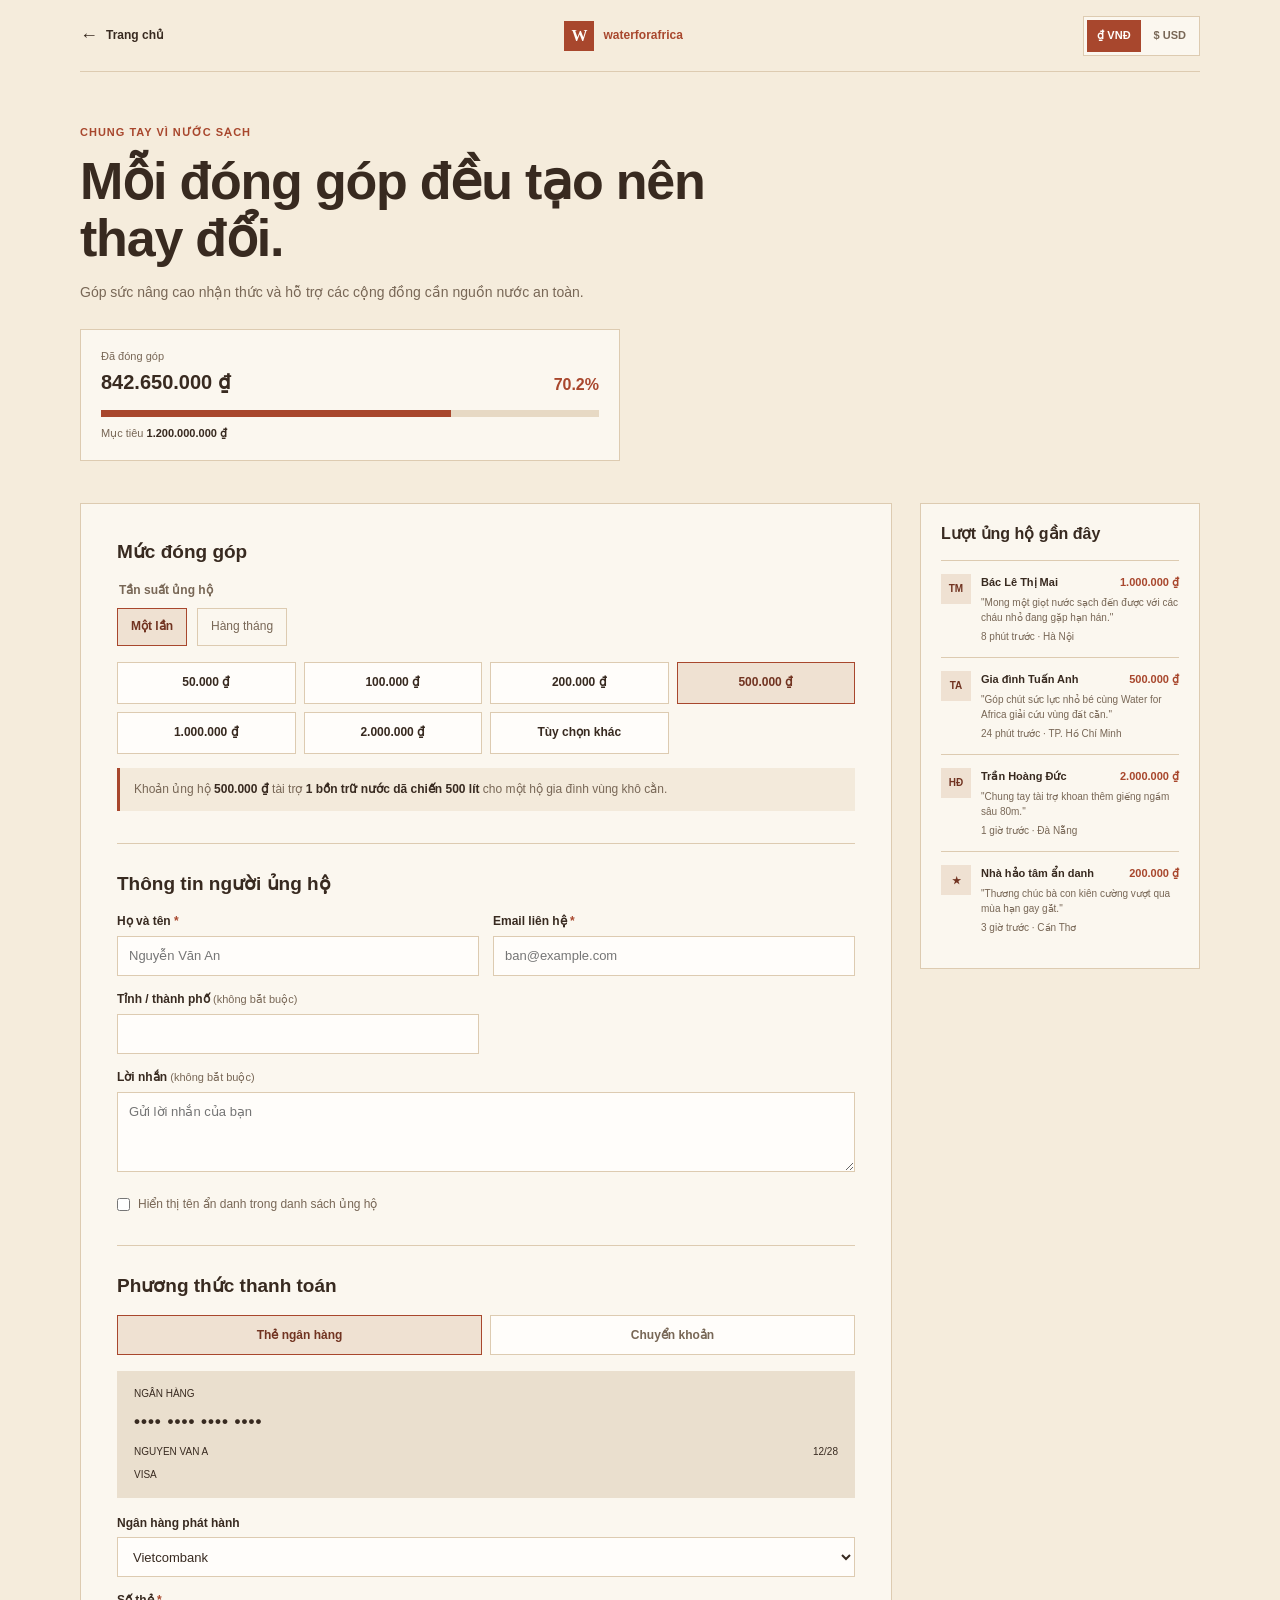
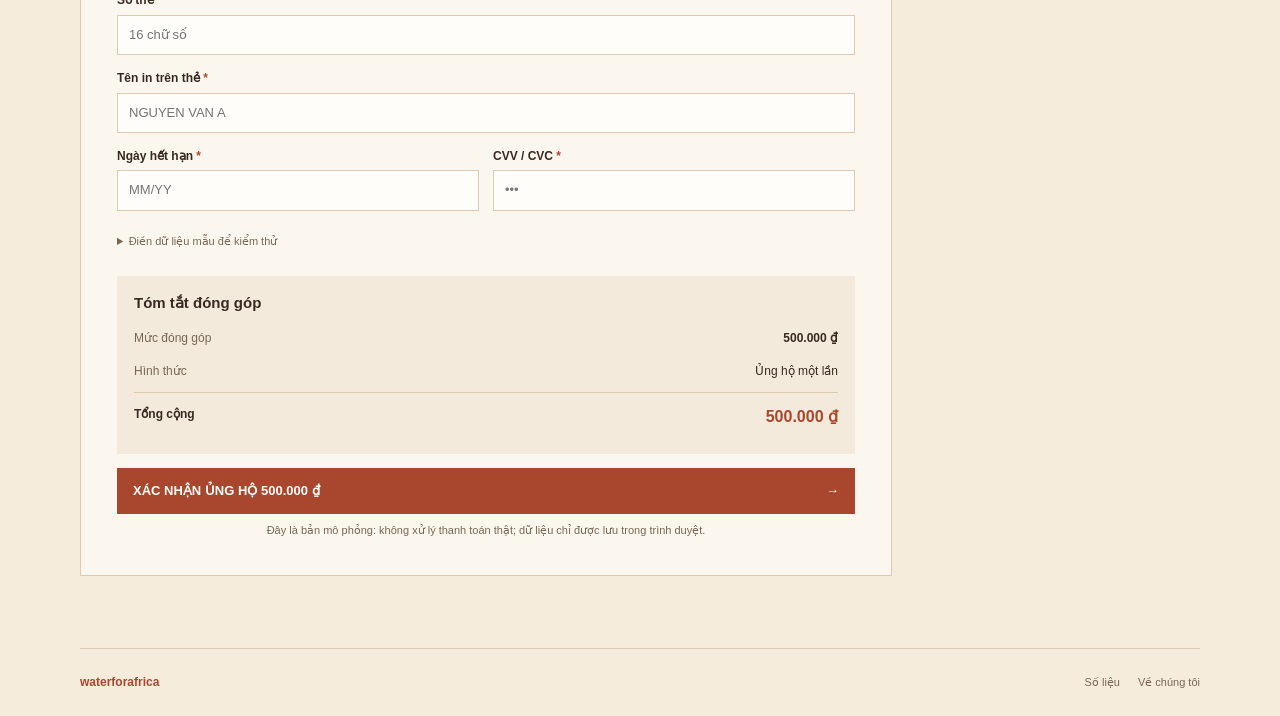
==== commit 7f0d10f7: "check lần 7" ====
--- a/JavaScript/donate.html
+++ b/JavaScript/donate.html
@@ -1,23 +1,23 @@
 <!doctype html>
 <html lang="vi">
 <head>
-  <meta charset="utf-8">
-  <meta name="viewport" content="width=device-width, initial-scale=1">
-  <meta name="theme-color" content="#f5ecdc">
+  <meta charset="utf-8"> <!-- Dùng bộ ký tự hỗ trợ tiếng Việt. -->
+  <meta name="viewport" content="width=device-width, initial-scale=1"> <!-- Giúp trang co giãn đúng trên điện thoại. -->
+  <meta name="theme-color" content="#f5ecdc"> <!-- Màu thanh trình duyệt trên thiết bị hỗ trợ. -->
   <title>Ủng hộ | Water for Africa</title>
-  <link rel="stylesheet" href="../CSS/donate.css">
-  <script src="donate.js" defer></script>
+  <link rel="stylesheet" href="../CSS/donate.css"> <!-- Nạp kiểu dáng riêng của trang quyên góp. -->
+  <script src="donate.js" defer></script> <!-- Nạp JavaScript sau khi HTML được phân tích. -->
 </head>
 <body class="donate-page">
   <header class="donate-header">
-    <a class="back-link" href="menu.html"><span aria-hidden="true">←</span> Trang chủ</a>
+    <a class="back-link" href="menu.html"><span aria-hidden="true">←</span> Trang chủ</a> <!-- Quay về trang chính. -->
     <a class="brand" href="menu.html" aria-label="Water for Africa, về trang chủ">
       <span class="brand-mark" aria-hidden="true">W</span>
       <span>waterforafrica</span>
     </a>
-    <div class="currency-toggle-box" role="group" aria-label="Chọn đơn vị tiền tệ">
-      <button id="curr-vnd" class="currency-btn active" type="button" aria-pressed="true">₫ VNĐ</button>
-      <button id="curr-usd" class="currency-btn" type="button" aria-pressed="false">$ USD</button>
+    <div class="currency-toggle-box" role="group" aria-label="Chọn đơn vị tiền tệ"> <!-- Hai nút này đổi đơn vị trên toàn trang. -->
+      <button id="curr-vnd" class="currency-btn active" type="button" aria-pressed="true">₫ VNĐ</button> <!-- Mặc định hiển thị tiền Việt. -->
+      <button id="curr-usd" class="currency-btn" type="button" aria-pressed="false">$ USD</button> <!-- Đổi số liệu hiển thị sang đô la Mỹ. -->
     </div>
   </header>
 
@@ -27,48 +27,49 @@
       <h1 id="campaign-heading">Mỗi đóng góp đều tạo nên thay đổi.</h1>
       <p>Góp sức nâng cao nhận thức và hỗ trợ các cộng đồng cần nguồn nước an toàn.</p>
 
-      <div class="campaign-progress" aria-label="Tiến độ đóng góp">
+      <div class="campaign-progress" aria-label="Tiến độ đóng góp"> <!-- Các ID bên trong được donate.js cập nhật. -->
         <div class="progress-header">
           <div>
             <span class="progress-label">Đã đóng góp</span>
-            <strong id="stat-raised">842.650.000 ₫</strong>
+            <strong id="stat-raised">842.650.000 ₫</strong> <!-- Tổng tiền đã quyên góp. -->
           </div>
-          <span id="stat-percent">70.2%</span>
+          <span id="stat-percent">70.2%</span> <!-- Phần trăm hoàn thành mục tiêu. -->
         </div>
         <div class="progress-track" role="progressbar" aria-valuenow="70.2" aria-valuemin="0" aria-valuemax="100">
           <span class="progress-fill" id="progress-fill"></span>
         </div>
-        <p class="progress-meta">Mục tiêu <strong id="stat-target">1.200.000.000 ₫</strong></p>
+        <p class="progress-meta">Mục tiêu <strong id="stat-target">1.200.000.000 ₫</strong></p> <!-- Tổng tiền mục tiêu. -->
       </div>
     </section>
 
     <div class="donate-layout">
       <section class="donation-panel" aria-labelledby="form-step-title">
-        <form id="donation-hub-form" novalidate>
+        <form id="donation-hub-form" novalidate> <!-- donate.js tự kiểm tra dữ liệu và hiện lỗi dưới từng trường. -->
           <section class="form-section" aria-labelledby="form-step-title">
             <h2 id="form-step-title">Mức đóng góp</h2>
             <fieldset class="frequency-group">
               <legend>Tần suất ủng hộ</legend>
               <label class="choice-label">
-                <input type="radio" name="frequency" value="once" checked>
+                <input type="radio" name="frequency" value="once" checked> <!-- Chọn ủng hộ một lần. -->
                 <span>Một lần</span>
               </label>
               <label class="choice-label">
-                <input type="radio" name="frequency" value="monthly">
+                <input type="radio" name="frequency" value="monthly"> <!-- Chọn ủng hộ định kỳ hàng tháng. -->
                 <span>Hàng tháng</span>
               </label>
             </fieldset>
 
             <!-- donate.js tạo các lựa chọn mức tiền theo đơn vị VNĐ/USD đang chọn. -->
-            <div class="amount-grid" id="amount-grid" role="radiogroup" aria-label="Chọn mức tiền"></div>
+            <div class="amount-grid" id="amount-grid" role="radiogroup" aria-label="Chọn mức tiền"></div> <!-- JS tạo các nút mức tiền vào đây. -->
             <label class="custom-amount-wrapper" id="custom-amount-wrapper">
               <span>Số tiền tùy chọn</span>
               <span class="custom-amount-field">
-                <input type="number" id="custom-amount-input" min="10000" step="5000" placeholder="Nhập số tiền">
-                <span id="custom-curr-symbol">₫</span>
+                <input type="number" id="custom-amount-input" min="10000" step="10000" placeholder="Nhập số tiền" aria-describedby="error-custom-amount"> <!-- Người dùng nhập khoản tiền riêng. -->
+                <span id="custom-curr-symbol">₫</span> <!-- Ký hiệu đổi theo VNĐ/USD. -->
               </span>
+              <p class="form-error-msg" id="error-custom-amount">Vui lòng nhập số tiền hợp lệ theo đơn vị đang chọn.</p>
             </label>
-            <p class="impact-note" id="impact-desc-text">Khoản đóng góp của bạn giúp hỗ trợ các cộng đồng cần nước sạch.</p>
+            <p class="impact-note" id="impact-desc-text">Khoản đóng góp của bạn giúp hỗ trợ các cộng đồng cần nước sạch.</p> <!-- JS thay bằng mô tả tác động theo số tiền. -->
           </section>
 
           <!-- Các ID của input phải khớp selector donate.js; tên/email được kiểm tra, còn các trường khác dùng cho biên lai/danh sách. -->
@@ -78,36 +79,28 @@
               <!-- #donor-fullname và #donor-email là hai trường bắt buộc; lỗi được hiện ở error-fullname/error-email. -->
               <div class="form-group">
                 <label for="donor-fullname">Họ và tên <span class="required-dot">*</span></label>
-                <input type="text" id="donor-fullname" class="form-input" placeholder="Nguyễn Văn An" required autocomplete="name">
-                <p class="form-error-msg" id="error-fullname">Vui lòng nhập họ và tên.</p>
+                <input type="text" id="donor-fullname" class="form-input" placeholder="Nguyễn Văn An" required autocomplete="name"> <!-- Tên bắt buộc; JS lấy tên để lưu hoặc in biên lai. -->
+                <p class="form-error-msg" id="error-fullname">Vui lòng nhập họ và tên.</p> <!-- JS hiện dòng này nếu tên bị bỏ trống. -->
               </div>
               <div class="form-group">
-                <label for="donor-email">Email nhận biên lai <span class="required-dot">*</span></label>
-                <input type="email" id="donor-email" class="form-input" placeholder="ban@example.com" required autocomplete="email">
-                <p class="form-error-msg" id="error-email">Vui lòng nhập địa chỉ email hợp lệ.</p>
-              </div>
-              <!-- Các ID này lần lượt được donate.js dùng để điền dữ liệu mẫu, lưu địa điểm/lời nhắn vào danh sách ủng hộ. -->
-              <div class="form-group">
-                <label for="donor-phone">Số điện thoại <span class="optional-tag">(không bắt buộc)</span></label>
-                <input type="tel" id="donor-phone" class="form-input" autocomplete="tel">
-              </div>
+                <label for="donor-email">Email liên hệ <span class="required-dot">*</span></label>
+                <input type="email" id="donor-email" class="form-input" placeholder="ban@example.com" required autocomplete="email"> <!-- Email bắt buộc để ghi trên biên lai. -->
+                <p class="form-error-msg" id="error-email">Vui lòng nhập địa chỉ email hợp lệ.</p> <!-- JS hiện dòng này nếu email sai định dạng. -->
+              </div>
+              <!-- Địa điểm/lời nhắn được lưu cùng lượt ủng hộ trong danh sách mẫu. -->
               <div class="form-group">
                 <label for="donor-city">Tỉnh / thành phố <span class="optional-tag">(không bắt buộc)</span></label>
-                <input type="text" id="donor-city" class="form-input">
+                <input type="text" id="donor-city" class="form-input"> <!-- Tỉnh/thành được lưu cùng lượt ủng hộ. -->
               </div>
               <div class="form-group form-group-full">
                 <label for="donor-message">Lời nhắn <span class="optional-tag">(không bắt buộc)</span></label>
-                <textarea id="donor-message" class="form-input" rows="3" placeholder="Gửi lời nhắn của bạn"></textarea>
-              </div>
-              <!-- #donor-anonymous thay tên hiển thị trong danh sách; #donor-subscribe hiện chỉ giữ lựa chọn, chưa gửi email đăng ký. -->
+                <textarea id="donor-message" class="form-input" rows="3" placeholder="Gửi lời nhắn của bạn"></textarea> <!-- Lời nhắn tùy chọn hiện trong danh sách. -->
+              </div>
+              <!-- Lựa chọn ẩn danh thay tên hiển thị trong danh sách. -->
               <div class="form-group form-group-full checkbox-list">
                 <label class="checkbox-group">
-                  <input type="checkbox" id="donor-anonymous">
+                  <input type="checkbox" id="donor-anonymous"> <!-- Khi chọn, danh sách chỉ hiện tên ẩn danh. -->
                   <span>Hiển thị tên ẩn danh trong danh sách ủng hộ</span>
-                </label>
-                <label class="checkbox-group">
-                  <input type="checkbox" id="donor-subscribe" checked>
-                  <span>Nhận thông tin cập nhật qua email</span>
                 </label>
               </div>
             </div>
@@ -117,8 +110,8 @@
           <section class="form-section" aria-labelledby="payment-title">
             <h2 id="payment-title">Phương thức thanh toán</h2>
             <div class="payment-tabs" role="tablist" aria-label="Chọn phương thức thanh toán">
-              <button type="button" class="payment-tab-btn active" id="tab-btn-card" role="tab" aria-selected="true" aria-controls="tab-content-card">Thẻ ngân hàng</button>
-              <button type="button" class="payment-tab-btn" id="tab-btn-bank" role="tab" aria-selected="false" aria-controls="tab-content-bank">Chuyển khoản</button>
+              <button type="button" class="payment-tab-btn active" id="tab-btn-card" role="tab" aria-selected="true" aria-controls="tab-content-card">Thẻ ngân hàng</button> <!-- Hiện trường thẻ và bật kiểm tra thẻ. -->
+              <button type="button" class="payment-tab-btn" id="tab-btn-bank" role="tab" aria-selected="false" aria-controls="tab-content-bank">Chuyển khoản</button> <!-- Hiện QR và bỏ qua kiểm tra trường thẻ. -->
             </div>
 
             <div id="tab-content-card" class="tab-pane" role="tabpanel" aria-labelledby="tab-btn-card">
@@ -133,7 +126,7 @@
               <div class="form-grid">
                 <div class="form-group form-group-full">
                   <label for="card-bank-select">Ngân hàng phát hành</label>
-                  <select id="card-bank-select" class="form-input">
+                  <select id="card-bank-select" class="form-input"> <!-- Chọn ngân hàng phát hành thẻ. -->
                     <option value="Vietcombank">Vietcombank</option>
                     <option value="MB Bank">MB Bank</option>
                     <option value="Techcombank">Techcombank</option>
@@ -147,23 +140,23 @@
                 </div>
                 <div class="form-group form-group-full">
                   <label for="card-number-input">Số thẻ <span class="required-dot">*</span> <span id="detected-card-brand"></span></label>
-                  <input type="text" id="card-number-input" class="form-input" placeholder="16 chữ số" maxlength="19" inputmode="numeric" required>
-                  <p class="form-error-msg" id="error-card-number">Vui lòng nhập số thẻ hợp lệ (16 chữ số).</p>
+                  <input type="text" id="card-number-input" class="form-input" placeholder="16 chữ số" maxlength="19" inputmode="numeric" required> <!-- JS định dạng theo nhóm bốn số và kiểm tra đủ 16 số. -->
+                  <p class="form-error-msg" id="error-card-number">Vui lòng nhập số thẻ hợp lệ (16 chữ số).</p> <!-- Vùng báo lỗi số thẻ. -->
                 </div>
                 <div class="form-group form-group-full">
                   <label for="card-holder-input">Tên in trên thẻ <span class="required-dot">*</span></label>
-                  <input type="text" id="card-holder-input" class="form-input" placeholder="NGUYEN VAN A" maxlength="30" required>
-                  <p class="form-error-msg" id="error-card-holder">Vui lòng nhập tên in trên thẻ.</p>
+                  <input type="text" id="card-holder-input" class="form-input" placeholder="NGUYEN VAN A" maxlength="30" required> <!-- Tên được bỏ dấu/viết hoa và đồng bộ lên thẻ xem trước. -->
+                  <p class="form-error-msg" id="error-card-holder">Vui lòng nhập tên in trên thẻ.</p> <!-- Vùng báo lỗi tên chủ thẻ. -->
                 </div>
                 <div class="form-group">
                   <label for="card-expiry-input">Ngày hết hạn <span class="required-dot">*</span></label>
-                  <input type="text" id="card-expiry-input" class="form-input" placeholder="MM/YY" maxlength="5" inputmode="numeric" required>
-                  <p class="form-error-msg" id="error-card-expiry">Ngày hết hạn không hợp lệ.</p>
+                  <input type="text" id="card-expiry-input" class="form-input" placeholder="MM/YY" maxlength="5" inputmode="numeric" required> <!-- JS tự thêm dấu / giữa tháng và năm. -->
+                  <p class="form-error-msg" id="error-card-expiry">Ngày hết hạn không hợp lệ.</p> <!-- Vùng báo lỗi ngày hết hạn. -->
                 </div>
                 <div class="form-group">
                   <label for="card-cvv-input">CVV / CVC <span class="required-dot">*</span></label>
-                  <input type="password" id="card-cvv-input" class="form-input" placeholder="•••" maxlength="4" inputmode="numeric" required>
-                  <p class="form-error-msg" id="error-card-cvv">Vui lòng nhập mã CVV/CVC gồm 3 hoặc 4 số.</p>
+                  <input type="password" id="card-cvv-input" class="form-input" placeholder="•••" maxlength="4" inputmode="numeric" required> <!-- CVV chỉ được kiểm tra độ dài trong bản demo. -->
+                  <p class="form-error-msg" id="error-card-cvv">Vui lòng nhập mã CVV/CVC gồm 3 hoặc 4 số.</p> <!-- Vùng báo lỗi CVV. -->
                 </div>
               </div>
             </div>
@@ -171,87 +164,76 @@
             <!-- Hai vùng thanh toán được donate.js bật/tắt theo tab đang chọn. -->
             <!-- Khi chọn chuyển khoản, QR và nội dung chuyển khoản được cập nhật theo khoản tiền; nút Sao chép lấy nội dung từ các ID bank-*. -->
             <div id="tab-content-bank" class="tab-pane" role="tabpanel" aria-labelledby="tab-btn-bank" style="display: none;">
-              <div class="bank-transfer-panel">
-                <img id="vietqr-image" class="qr-image" src="" alt="Mã QR chuyển khoản">
+              <div class="bank-transfer-panel"> <!-- Khu vực hướng dẫn chuyển khoản ngân hàng. -->
+                <img id="vietqr-image" class="qr-image" src="" alt="Mã QR chuyển khoản"> <!-- JS gán URL VietQR theo số tiền/nội dung. -->
                 <p>Quét mã bằng ứng dụng ngân hàng hoặc chuyển khoản theo thông tin dưới đây.</p>
                 <dl class="bank-details">
                   <div><dt>Ngân hàng</dt><dd>MB Bank</dd></div>
                   <div>
                     <dt>Số tài khoản</dt>
-                    <dd><span id="bank-acc-num">999988886868</span><button type="button" class="copy-btn" id="btn-copy-acc">Sao chép</button></dd>
+                    <dd><span id="bank-acc-num">999988886868</span><button type="button" class="copy-btn" id="btn-copy-acc">Sao chép</button></dd> <!-- Nút sao chép đọc số tài khoản từ ID bank-acc-num. -->
                   </div>
                   <div><dt>Chủ tài khoản</dt><dd>QUY CUU TRO HAN HAN WATER FOR AFRICA</dd></div>
-                  <div><dt>Số tiền</dt><dd id="bank-transfer-amount">500.000 ₫</dd></div>
+                  <div><dt>Số tiền</dt><dd id="bank-transfer-amount">500.000 ₫</dd></div> <!-- JS đồng bộ số tiền và quy đổi USD sang VNĐ. -->
                   <div>
                     <dt>Nội dung chuyển khoản</dt>
-                    <dd><span id="bank-transfer-memo">WFA HANHAN 8921</span><button type="button" class="copy-btn" id="btn-copy-memo">Sao chép</button></dd>
+                    <dd><span id="bank-transfer-memo">WFA HANHAN 8921</span><button type="button" class="copy-btn" id="btn-copy-memo">Sao chép</button></dd> <!-- Mã được tạo ngẫu nhiên và có thể sao chép. -->
                   </div>
                 </dl>
-                <div class="form-grid">
-                  <div class="form-group">
-                    <label for="sender-bank-name">Ngân hàng chuyển</label>
-                    <input type="text" id="sender-bank-name" class="form-input">
-                  </div>
-                  <div class="form-group">
-                    <label for="sender-acc-name">Tên người chuyển / mã giao dịch</label>
-                    <input type="text" id="sender-acc-name" class="form-input">
-                  </div>
-                </div>
               </div>
             </div>
           </section>
 
           <details class="test-fill">
             <summary>Điền dữ liệu mẫu để kiểm thử</summary>
-            <button type="button" id="btn-fill-test-data">Điền dữ liệu mẫu</button>
+            <button type="button" id="btn-fill-test-data">Điền dữ liệu mẫu</button> <!-- Gọi donate.js để điền nhanh dữ liệu thử. -->
           </details>
 
           <div class="order-summary">
             <h2>Tóm tắt đóng góp</h2>
-            <p><span>Mức đóng góp</span><strong id="summary-chosen-amount">500.000 ₫</strong></p>
-            <p><span>Hình thức</span><span id="summary-chosen-freq">Ủng hộ một lần</span></p>
-            <p class="summary-total"><span>Tổng cộng</span><strong id="summary-total-display">500.000 ₫</strong></p>
+            <p><span>Mức đóng góp</span><strong id="summary-chosen-amount">500.000 ₫</strong></p> <!-- Mức tiền đang chọn. -->
+            <p><span>Hình thức</span><span id="summary-chosen-freq">Ủng hộ một lần</span></p> <!-- Tần suất đang chọn. -->
+            <p class="summary-total"><span>Tổng cộng</span><strong id="summary-total-display">500.000 ₫</strong></p> <!-- Tổng được đồng bộ từ mức đóng góp. -->
           </div>
 
-          <button type="submit" class="donation-submit-btn" id="submit-donation-btn">
+          <button type="submit" class="donation-submit-btn" id="submit-donation-btn"> <!-- Gửi biểu mẫu để kiểm tra rồi mô phỏng ghi nhận. -->
             <span id="submit-btn-text">Xác nhận ủng hộ 500.000 ₫</span>
             <span aria-hidden="true">→</span>
           </button>
-          <p class="form-note">Biên lai sẽ được hiển thị sau khi xác nhận.</p>
+          <p class="form-note">Đây là bản mô phỏng: không xử lý thanh toán thật; dữ liệu chỉ được lưu trong trình duyệt.</p>
         </form>
       </section>
 
       <aside class="donate-sidebar" aria-labelledby="donors-title">
         <h2 id="donors-title">Lượt ủng hộ gần đây</h2>
         <!-- Danh sách này được dựng từ dữ liệu đã lưu trong trình duyệt. -->
-        <div class="donors-list" id="donors-list" aria-live="polite"></div>
+        <div class="donors-list" id="donors-list" aria-live="polite"></div> <!-- JS dựng danh sách lượt ủng hộ đã lưu ở đây. -->
       </aside>
     </div>
   </main>
 
   <!-- Biên lai chỉ xuất hiện sau khi biểu mẫu được xác nhận thành công. -->
-  <div class="modal-overlay" id="receipt-modal-overlay" role="dialog" aria-modal="true" aria-labelledby="receipt-title">
+  <div class="modal-overlay" id="receipt-modal-overlay" role="dialog" aria-modal="true" aria-labelledby="receipt-title"> <!-- JS mở hộp thoại sau khi ghi nhận bản demo. -->
     <section class="receipt-modal">
-      <button type="button" class="modal-close-btn" id="modal-close-btn" aria-label="Đóng biên lai">×</button>
+      <button type="button" class="modal-close-btn" id="modal-close-btn" aria-label="Đóng biên lai">×</button> <!-- Đóng biên lai. -->
       <p class="eyebrow">WATER FOR AFRICA</p>
-      <h2 id="receipt-title">Cảm ơn bạn đã đóng góp</h2>
-      <p>Mã biên lai: <strong id="receipt-code">WFA-2026-89472</strong></p>
+      <h2 id="receipt-title">Đã ghi nhận lượt ủng hộ mô phỏng</h2>
+      <p>Mã tham chiếu: <strong id="receipt-code">WFA-2026-89472</strong></p> <!-- JS thay bằng mã mô phỏng vừa tạo. -->
       <dl class="receipt-details">
-        <div><dt>Người ủng hộ</dt><dd id="receipt-donor-name">Nguyễn Văn An</dd></div>
-        <div><dt>Email</dt><dd id="receipt-donor-email">ban@example.com</dd></div>
-        <div><dt>Số tiền</dt><dd id="receipt-amount">500.000 ₫</dd></div>
-        <div><dt>Hình thức</dt><dd id="receipt-frequency">Ủng hộ một lần</dd></div>
-        <div><dt>Thanh toán</dt><dd id="receipt-payment-method">Thẻ ngân hàng</dd></div>
-        <div><dt>Thời gian</dt><dd id="receipt-timestamp">--</dd></div>
+        <div><dt>Người ủng hộ</dt><dd id="receipt-donor-name">Nguyễn Văn An</dd></div> <!-- Tên thật hoặc nhãn ẩn danh. -->
+        <div><dt>Email</dt><dd id="receipt-donor-email">ban@example.com</dd></div> <!-- Email người ủng hộ. -->
+        <div><dt>Số tiền</dt><dd id="receipt-amount">500.000 ₫</dd></div> <!-- Khoản đóng góp. -->
+        <div><dt>Hình thức</dt><dd id="receipt-frequency">Ủng hộ một lần</dd></div> <!-- Một lần hoặc hàng tháng. -->
+        <div><dt>Thanh toán</dt><dd id="receipt-payment-method">Thẻ ngân hàng</dd></div> <!-- Thẻ hoặc chuyển khoản. -->
+        <div><dt>Thời gian</dt><dd id="receipt-timestamp">--</dd></div> <!-- Thời điểm tạo biên lai. -->
       </dl>
       <div class="receipt-actions">
-        <button type="button" class="secondary-button" id="btn-print-receipt">In biên lai</button>
-        <button type="button" class="primary-button" id="btn-close-receipt">Đóng</button>
+        <button type="button" class="primary-button" id="btn-close-receipt">Đóng</button> <!-- Đóng biên lai. -->
       </div>
     </section>
   </div>
   <div class="toast-notice" id="toast-notice" role="status" aria-live="polite">
-    <span id="toast-msg"></span>
+    <span id="toast-msg"></span> <!-- JS đặt nội dung thông báo vào đây. -->
   </div>
 
   <footer class="donate-footer">
--- a/CSS/donate.css
+++ b/CSS/donate.css
@@ -263,6 +263,7 @@
 
 .choice-label input,
 .amount-btn-label input {
+	/* Giữ radio có thể focus/chọn bằng bàn phím nhưng ẩn phần hiển thị gốc. */
 	position: absolute;
 	width: 1px;
 	height: 1px;
@@ -295,6 +296,7 @@
 }
 
 .amount-grid {
+	/* Chia đều các mức đóng góp; minmax cho phép cột thu nhỏ trên màn hình hẹp. */
 	display: grid;
 	grid-template-columns: repeat(4, minmax(0, 1fr));
 	gap: 8px;
@@ -717,6 +719,7 @@
 }
 
 .donor-message {
+	/* Giới hạn lời nhắn ở hai dòng để một mục donate không làm dài sidebar. */
 	display: -webkit-box;
 	overflow: hidden;
 	-webkit-box-orient: vertical;
@@ -761,6 +764,7 @@
 }
 
 .modal-overlay {
+	/* Phủ viewport, cuộn được khi hộp thoại cao hơn màn hình. */
 	position: fixed;
 	inset: 0;
 	z-index: 10;
@@ -949,37 +953,6 @@
 	}
 }
 
-@media print {
-	/* Khi in, chỉ hiện biên lai; ẩn toàn bộ giao diện còn lại khỏi bản in. */
-	body * {
-		visibility: hidden;
-	}
-
-	.receipt-modal,
-	.receipt-modal * {
-		visibility: visible;
-	}
-
-	.modal-overlay {
-		position: absolute;
-		inset: 0;
-		display: block;
-		padding: 0;
-		background: white;
-	}
-
-	.receipt-modal {
-		width: 100%;
-		max-height: none;
-		box-shadow: none;
-	}
-
-	.modal-close-btn,
-	.receipt-actions {
-		display: none;
-	}
-}
-
 @media (prefers-reduced-motion: reduce) {
 	* {
 		scroll-behavior: auto !important;
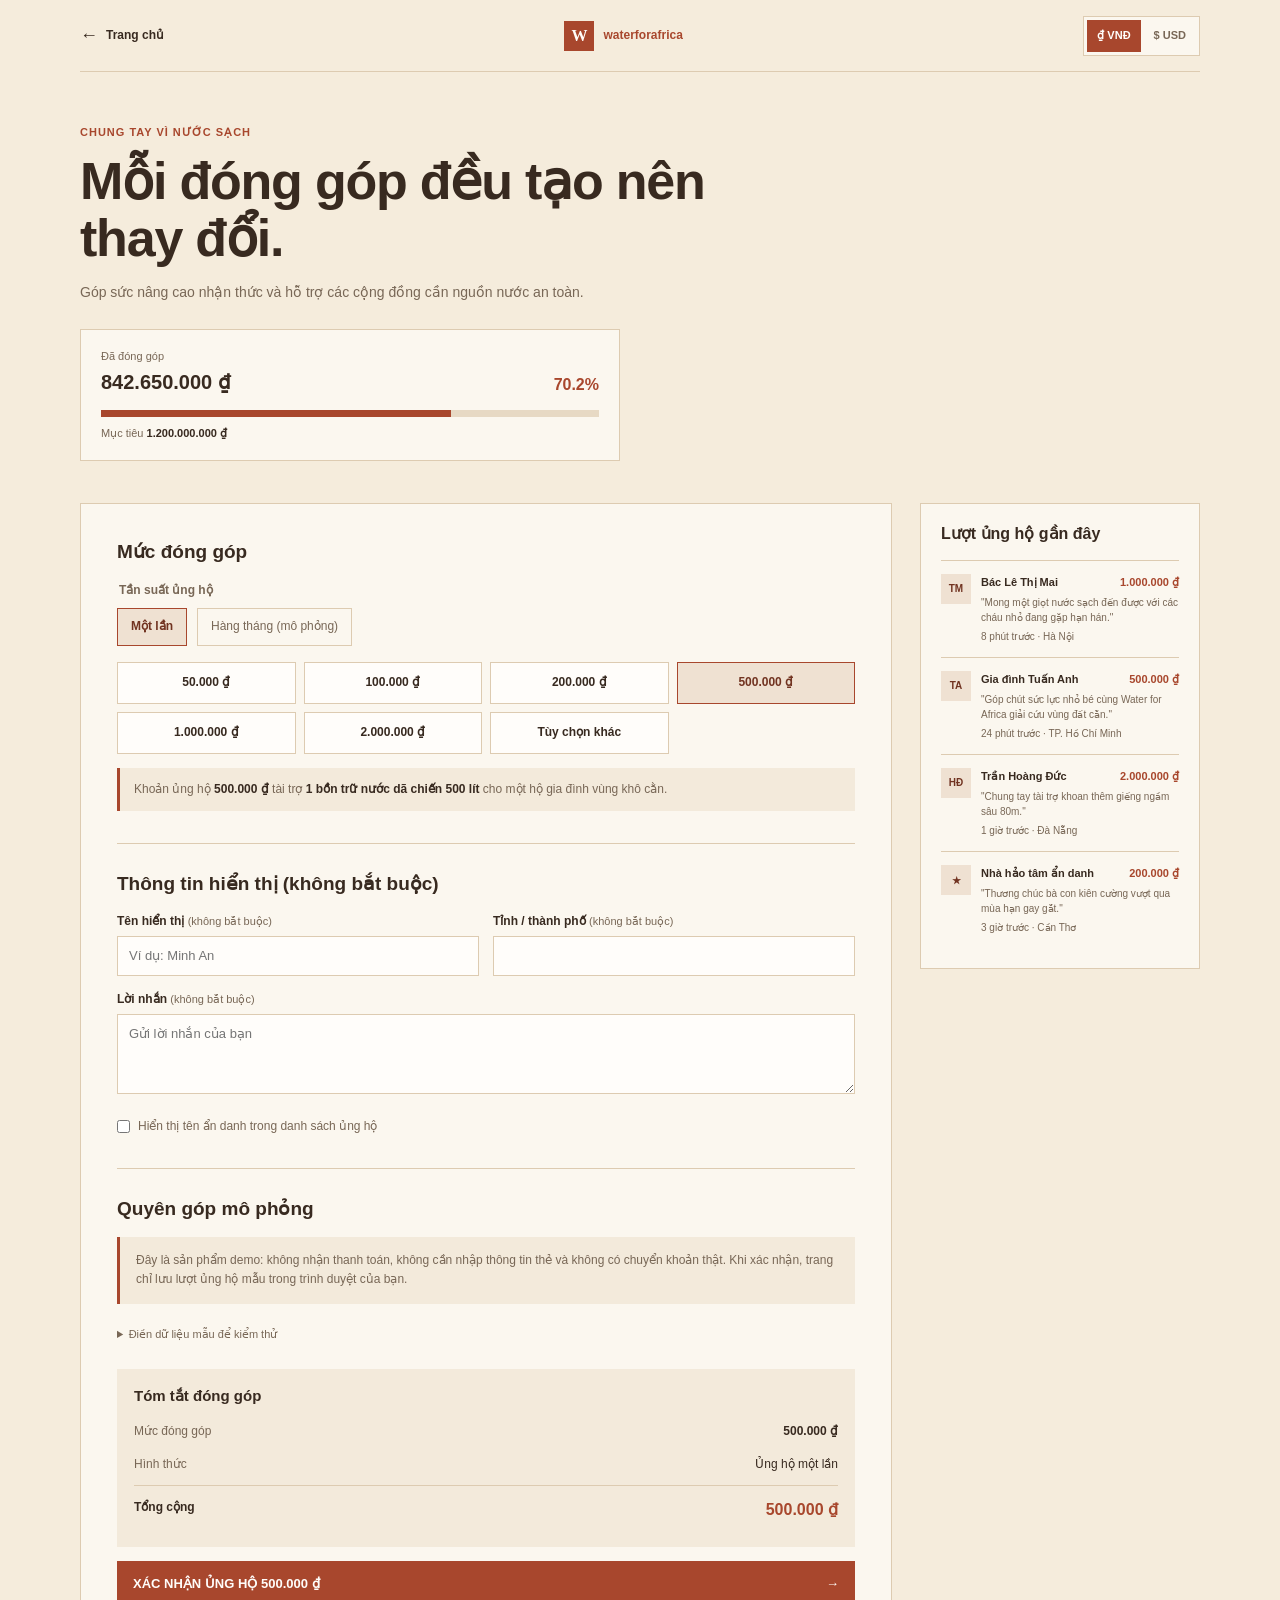
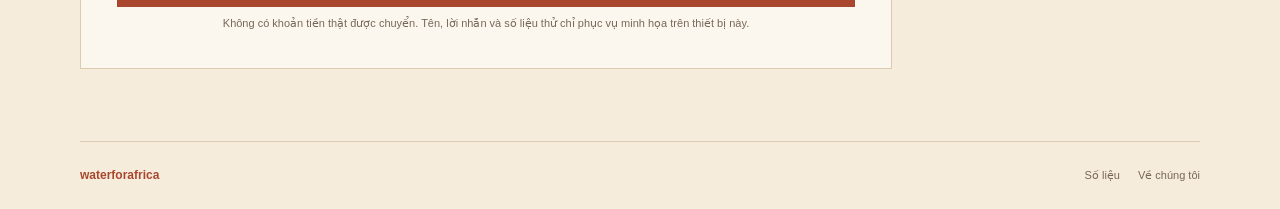
==== commit 1b18ce01: "check code lần 9" ====
--- a/JavaScript/donate.html
+++ b/JavaScript/donate.html
@@ -44,7 +44,7 @@
 
     <div class="donate-layout">
       <section class="donation-panel" aria-labelledby="form-step-title">
-        <form id="donation-hub-form" novalidate> <!-- donate.js tự kiểm tra dữ liệu và hiện lỗi dưới từng trường. -->
+        <form id="donation-hub-form" novalidate> <!-- donate.js kiểm tra mức tiền; thông tin cá nhân và thanh toán không bắt buộc. -->
           <section class="form-section" aria-labelledby="form-step-title">
             <h2 id="form-step-title">Mức đóng góp</h2>
             <fieldset class="frequency-group">
@@ -54,8 +54,8 @@
                 <span>Một lần</span>
               </label>
               <label class="choice-label">
-                <input type="radio" name="frequency" value="monthly"> <!-- Chọn ủng hộ định kỳ hàng tháng. -->
-                <span>Hàng tháng</span>
+                <input type="radio" name="frequency" value="monthly"> <!-- Chỉ đổi cách ghi nhận trong bản demo; không tạo thanh toán định kỳ. -->
+                <span>Hàng tháng (mô phỏng)</span>
               </label>
             </fieldset>
 
@@ -72,22 +72,15 @@
             <p class="impact-note" id="impact-desc-text">Khoản đóng góp của bạn giúp hỗ trợ các cộng đồng cần nước sạch.</p> <!-- JS thay bằng mô tả tác động theo số tiền. -->
           </section>
 
-          <!-- Các ID của input phải khớp selector donate.js; tên/email được kiểm tra, còn các trường khác dùng cho biên lai/danh sách. -->
+          <!-- Thông tin cá nhân đều tùy chọn; dự án demo không cần email hay dữ liệu thanh toán thật. -->
           <section class="form-section" aria-labelledby="donor-title">
-            <h2 id="donor-title">Thông tin người ủng hộ</h2>
+            <h2 id="donor-title">Thông tin hiển thị (không bắt buộc)</h2>
             <div class="form-grid">
-              <!-- #donor-fullname và #donor-email là hai trường bắt buộc; lỗi được hiện ở error-fullname/error-email. -->
               <div class="form-group">
-                <label for="donor-fullname">Họ và tên <span class="required-dot">*</span></label>
-                <input type="text" id="donor-fullname" class="form-input" placeholder="Nguyễn Văn An" required autocomplete="name"> <!-- Tên bắt buộc; JS lấy tên để lưu hoặc in biên lai. -->
-                <p class="form-error-msg" id="error-fullname">Vui lòng nhập họ và tên.</p> <!-- JS hiện dòng này nếu tên bị bỏ trống. -->
+                <label for="donor-fullname">Tên hiển thị <span class="optional-tag">(không bắt buộc)</span></label>
+                <input type="text" id="donor-fullname" class="form-input" placeholder="Ví dụ: Minh An" autocomplete="name"> <!-- Có thể nhập tên mẫu; bỏ trống vẫn gửi được bản mô phỏng. -->
               </div>
-              <div class="form-group">
-                <label for="donor-email">Email liên hệ <span class="required-dot">*</span></label>
-                <input type="email" id="donor-email" class="form-input" placeholder="ban@example.com" required autocomplete="email"> <!-- Email bắt buộc để ghi trên biên lai. -->
-                <p class="form-error-msg" id="error-email">Vui lòng nhập địa chỉ email hợp lệ.</p> <!-- JS hiện dòng này nếu email sai định dạng. -->
-              </div>
-              <!-- Địa điểm/lời nhắn được lưu cùng lượt ủng hộ trong danh sách mẫu. -->
+              <!-- Địa điểm/lời nhắn tùy chọn chỉ được lưu trong danh sách mô phỏng trên trình duyệt. -->
               <div class="form-group">
                 <label for="donor-city">Tỉnh / thành phố <span class="optional-tag">(không bắt buộc)</span></label>
                 <input type="text" id="donor-city" class="form-input"> <!-- Tỉnh/thành được lưu cùng lượt ủng hộ. -->
@@ -106,82 +99,9 @@
             </div>
           </section>
 
-          <!-- tab-btn-card/tab-btn-bank bật tắt hai vùng thanh toán; lựa chọn này quyết định validateForm kiểm tra nhóm trường nào. -->
           <section class="form-section" aria-labelledby="payment-title">
-            <h2 id="payment-title">Phương thức thanh toán</h2>
-            <div class="payment-tabs" role="tablist" aria-label="Chọn phương thức thanh toán">
-              <button type="button" class="payment-tab-btn active" id="tab-btn-card" role="tab" aria-selected="true" aria-controls="tab-content-card">Thẻ ngân hàng</button> <!-- Hiện trường thẻ và bật kiểm tra thẻ. -->
-              <button type="button" class="payment-tab-btn" id="tab-btn-bank" role="tab" aria-selected="false" aria-controls="tab-content-bank">Chuyển khoản</button> <!-- Hiện QR và bỏ qua kiểm tra trường thẻ. -->
-            </div>
-
-            <div id="tab-content-card" class="tab-pane" role="tabpanel" aria-labelledby="tab-btn-card">
-              <div class="card-preview" aria-hidden="true">
-                <span id="card-display-bank">NGÂN HÀNG</span>
-                <strong id="card-display-number">•••• •••• •••• ••••</strong>
-                <span id="card-display-name">NGUYEN VAN A</span>
-                <span id="card-display-expiry">12/28</span>
-                <span id="card-display-brand">VISA</span>
-              </div>
-              <!-- Các ID card-* được donate.js dùng để định dạng bản xem trước; khi gửi bằng thẻ, số thẻ/tên/ngày hết hạn/CVV được kiểm tra. -->
-              <div class="form-grid">
-                <div class="form-group form-group-full">
-                  <label for="card-bank-select">Ngân hàng phát hành</label>
-                  <select id="card-bank-select" class="form-input"> <!-- Chọn ngân hàng phát hành thẻ. -->
-                    <option value="Vietcombank">Vietcombank</option>
-                    <option value="MB Bank">MB Bank</option>
-                    <option value="Techcombank">Techcombank</option>
-                    <option value="BIDV">BIDV</option>
-                    <option value="ACB">ACB</option>
-                    <option value="VPBank">VPBank</option>
-                    <option value="TPBank">TPBank</option>
-                    <option value="VietinBank">VietinBank</option>
-                    <option value="International Bank">Ngân hàng khác</option>
-                  </select>
-                </div>
-                <div class="form-group form-group-full">
-                  <label for="card-number-input">Số thẻ <span class="required-dot">*</span> <span id="detected-card-brand"></span></label>
-                  <input type="text" id="card-number-input" class="form-input" placeholder="16 chữ số" maxlength="19" inputmode="numeric" required> <!-- JS định dạng theo nhóm bốn số và kiểm tra đủ 16 số. -->
-                  <p class="form-error-msg" id="error-card-number">Vui lòng nhập số thẻ hợp lệ (16 chữ số).</p> <!-- Vùng báo lỗi số thẻ. -->
-                </div>
-                <div class="form-group form-group-full">
-                  <label for="card-holder-input">Tên in trên thẻ <span class="required-dot">*</span></label>
-                  <input type="text" id="card-holder-input" class="form-input" placeholder="NGUYEN VAN A" maxlength="30" required> <!-- Tên được bỏ dấu/viết hoa và đồng bộ lên thẻ xem trước. -->
-                  <p class="form-error-msg" id="error-card-holder">Vui lòng nhập tên in trên thẻ.</p> <!-- Vùng báo lỗi tên chủ thẻ. -->
-                </div>
-                <div class="form-group">
-                  <label for="card-expiry-input">Ngày hết hạn <span class="required-dot">*</span></label>
-                  <input type="text" id="card-expiry-input" class="form-input" placeholder="MM/YY" maxlength="5" inputmode="numeric" required> <!-- JS tự thêm dấu / giữa tháng và năm. -->
-                  <p class="form-error-msg" id="error-card-expiry">Ngày hết hạn không hợp lệ.</p> <!-- Vùng báo lỗi ngày hết hạn. -->
-                </div>
-                <div class="form-group">
-                  <label for="card-cvv-input">CVV / CVC <span class="required-dot">*</span></label>
-                  <input type="password" id="card-cvv-input" class="form-input" placeholder="•••" maxlength="4" inputmode="numeric" required> <!-- CVV chỉ được kiểm tra độ dài trong bản demo. -->
-                  <p class="form-error-msg" id="error-card-cvv">Vui lòng nhập mã CVV/CVC gồm 3 hoặc 4 số.</p> <!-- Vùng báo lỗi CVV. -->
-                </div>
-              </div>
-            </div>
-
-            <!-- Hai vùng thanh toán được donate.js bật/tắt theo tab đang chọn. -->
-            <!-- Khi chọn chuyển khoản, QR và nội dung chuyển khoản được cập nhật theo khoản tiền; nút Sao chép lấy nội dung từ các ID bank-*. -->
-            <div id="tab-content-bank" class="tab-pane" role="tabpanel" aria-labelledby="tab-btn-bank" style="display: none;">
-              <div class="bank-transfer-panel"> <!-- Khu vực hướng dẫn chuyển khoản ngân hàng. -->
-                <img id="vietqr-image" class="qr-image" src="" alt="Mã QR chuyển khoản"> <!-- JS gán URL VietQR theo số tiền/nội dung. -->
-                <p>Quét mã bằng ứng dụng ngân hàng hoặc chuyển khoản theo thông tin dưới đây.</p>
-                <dl class="bank-details">
-                  <div><dt>Ngân hàng</dt><dd>MB Bank</dd></div>
-                  <div>
-                    <dt>Số tài khoản</dt>
-                    <dd><span id="bank-acc-num">999988886868</span><button type="button" class="copy-btn" id="btn-copy-acc">Sao chép</button></dd> <!-- Nút sao chép đọc số tài khoản từ ID bank-acc-num. -->
-                  </div>
-                  <div><dt>Chủ tài khoản</dt><dd>QUY CUU TRO HAN HAN WATER FOR AFRICA</dd></div>
-                  <div><dt>Số tiền</dt><dd id="bank-transfer-amount">500.000 ₫</dd></div> <!-- JS đồng bộ số tiền và quy đổi USD sang VNĐ. -->
-                  <div>
-                    <dt>Nội dung chuyển khoản</dt>
-                    <dd><span id="bank-transfer-memo">WFA HANHAN 8921</span><button type="button" class="copy-btn" id="btn-copy-memo">Sao chép</button></dd> <!-- Mã được tạo ngẫu nhiên và có thể sao chép. -->
-                  </div>
-                </dl>
-              </div>
-            </div>
+            <h2 id="payment-title">Quyên góp mô phỏng</h2>
+            <p class="demo-payment-note">Đây là sản phẩm demo: không nhận thanh toán, không cần nhập thông tin thẻ và không có chuyển khoản thật. Khi xác nhận, trang chỉ lưu lượt ủng hộ mẫu trong trình duyệt của bạn.</p>
           </section>
 
           <details class="test-fill">
@@ -192,7 +112,7 @@
           <div class="order-summary">
             <h2>Tóm tắt đóng góp</h2>
             <p><span>Mức đóng góp</span><strong id="summary-chosen-amount">500.000 ₫</strong></p> <!-- Mức tiền đang chọn. -->
-            <p><span>Hình thức</span><span id="summary-chosen-freq">Ủng hộ một lần</span></p> <!-- Tần suất đang chọn. -->
+            <p><span>Hình thức</span><span id="summary-chosen-freq">Ủng hộ một lần</span></p> <!-- Lựa chọn một lần/hàng tháng mô phỏng. -->
             <p class="summary-total"><span>Tổng cộng</span><strong id="summary-total-display">500.000 ₫</strong></p> <!-- Tổng được đồng bộ từ mức đóng góp. -->
           </div>
 
@@ -200,7 +120,7 @@
             <span id="submit-btn-text">Xác nhận ủng hộ 500.000 ₫</span>
             <span aria-hidden="true">→</span>
           </button>
-          <p class="form-note">Đây là bản mô phỏng: không xử lý thanh toán thật; dữ liệu chỉ được lưu trong trình duyệt.</p>
+          <p class="form-note">Không có khoản tiền thật được chuyển. Tên, lời nhắn và số liệu thử chỉ phục vụ minh họa trên thiết bị này.</p>
         </form>
       </section>
 
@@ -221,10 +141,9 @@
       <p>Mã tham chiếu: <strong id="receipt-code">WFA-2026-89472</strong></p> <!-- JS thay bằng mã mô phỏng vừa tạo. -->
       <dl class="receipt-details">
         <div><dt>Người ủng hộ</dt><dd id="receipt-donor-name">Nguyễn Văn An</dd></div> <!-- Tên thật hoặc nhãn ẩn danh. -->
-        <div><dt>Email</dt><dd id="receipt-donor-email">ban@example.com</dd></div> <!-- Email người ủng hộ. -->
         <div><dt>Số tiền</dt><dd id="receipt-amount">500.000 ₫</dd></div> <!-- Khoản đóng góp. -->
         <div><dt>Hình thức</dt><dd id="receipt-frequency">Ủng hộ một lần</dd></div> <!-- Một lần hoặc hàng tháng. -->
-        <div><dt>Thanh toán</dt><dd id="receipt-payment-method">Thẻ ngân hàng</dd></div> <!-- Thẻ hoặc chuyển khoản. -->
+        <div><dt>Trạng thái</dt><dd>Chỉ mô phỏng, chưa thanh toán</dd></div>
         <div><dt>Thời gian</dt><dd id="receipt-timestamp">--</dd></div> <!-- Thời điểm tạo biên lai. -->
       </dl>
       <div class="receipt-actions">
--- a/CSS/donate.css
+++ b/CSS/donate.css
@@ -457,77 +457,21 @@
 	accent-color: var(--accent);
 }
 
-.payment-tabs {
-	display: flex;
-	gap: 8px;
-	margin-bottom: 16px;
-}
-
-.payment-tab-btn {
-	min-height: 40px;
-	flex: 1;
-	padding: 8px 10px;
-	border: 1px solid var(--line);
-	background: var(--white);
-	color: var(--muted);
-	font-size: 12px;
-	font-weight: 650;
-	cursor: pointer;
-}
-
-.payment-tab-btn.active {
-	border-color: var(--accent);
-	background: var(--soft-accent);
-	color: var(--accent-dark);
-}
-
-.card-preview {
-	display: grid;
-	grid-template-columns: 1fr auto;
-	gap: 8px 14px;
-	margin-bottom: 16px;
-	padding: 15px 17px;
-	background: #eadfce;
-	color: var(--ink);
-	font-size: 10px;
-}
-
-.card-preview strong {
-	grid-column: 1 / -1;
-	font-size: 17px;
-	letter-spacing: 1px;
-}
-
-.card-preview span:nth-of-type(3) {
-	text-align: right;
-}
-
-#detected-card-brand {
-	color: var(--accent);
-	font-size: 11px;
-	font-weight: 700;
-}
-
-.bank-transfer-panel > p {
-	color: var(--muted);
-	font-size: 12px;
-}
-
-.qr-image {
-	width: 160px;
-	min-height: 160px;
-	display: block;
-	margin: 0 auto 10px;
-	object-fit: contain;
-}
-
-.bank-details,
+.demo-payment-note {
+	margin: 0;
+	padding: 14px 16px;
+	border-left: 3px solid var(--accent);
+	background: #f3eadb;
+	color: var(--muted);
+	font-size: 12px;
+	line-height: 1.6;
+}
+
 .receipt-details {
 	margin: 16px 0;
 	border-top: 1px solid var(--line);
 }
 
-.bank-details > div,
 .receipt-details > div {
 	display: flex;
 	justify-content: space-between;
@@ -536,13 +480,11 @@
 	border-bottom: 1px solid var(--line);
 }
 
-.bank-details dt,
 .receipt-details dt {
 	color: var(--muted);
 	font-size: 12px;
 }
 
-.bank-details dd,
 .receipt-details dd {
 	display: flex;
 	align-items: center;
@@ -554,7 +496,6 @@
 	overflow-wrap: anywhere;
 }
 
-.copy-btn,
 .test-fill button,
 .secondary-button {
 	min-height: 30px;
@@ -922,16 +863,10 @@
 		grid-column: auto;
 	}
 
-	.payment-tabs {
-		flex-direction: column;
-	}
-
-	.bank-details > div,
 	.receipt-details > div {
 		align-items: flex-start;
 	}
 
-	.bank-details dd,
 	.receipt-details dd {
 		max-width: 62%;
 	}
